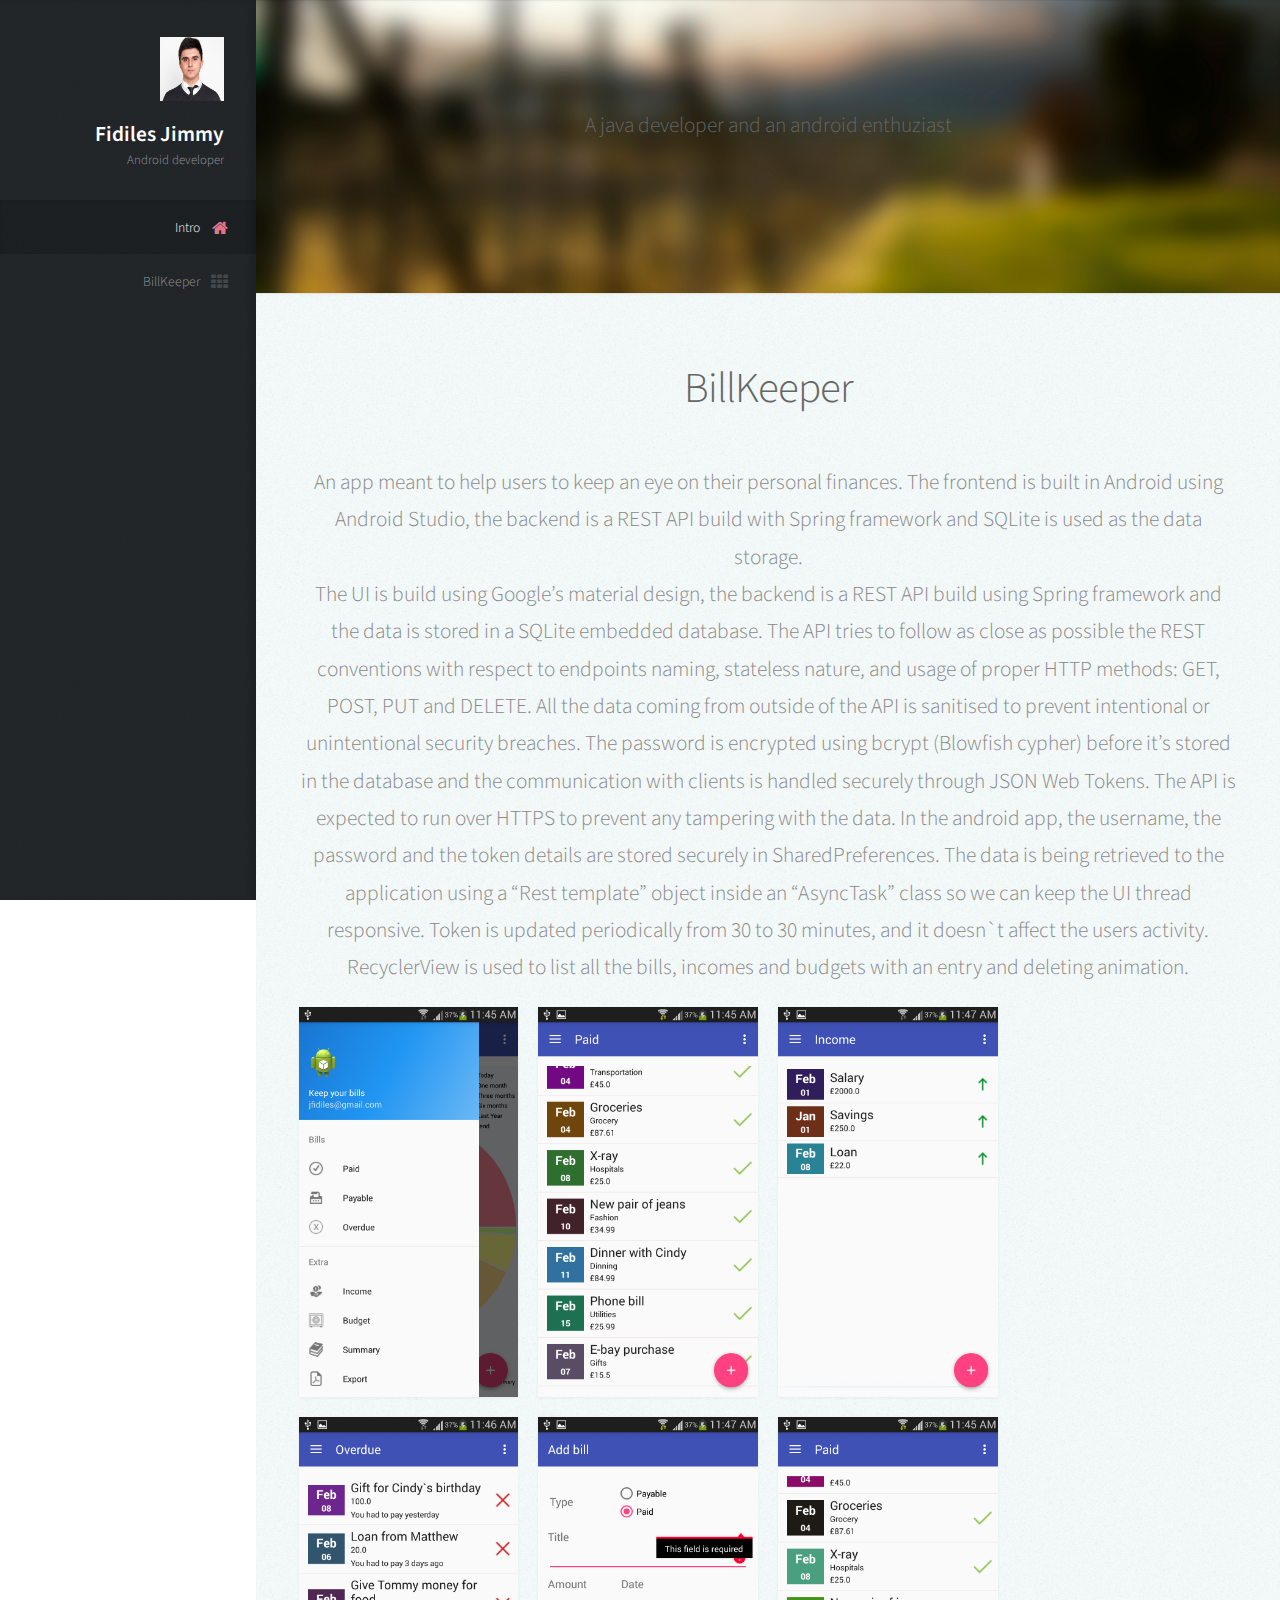
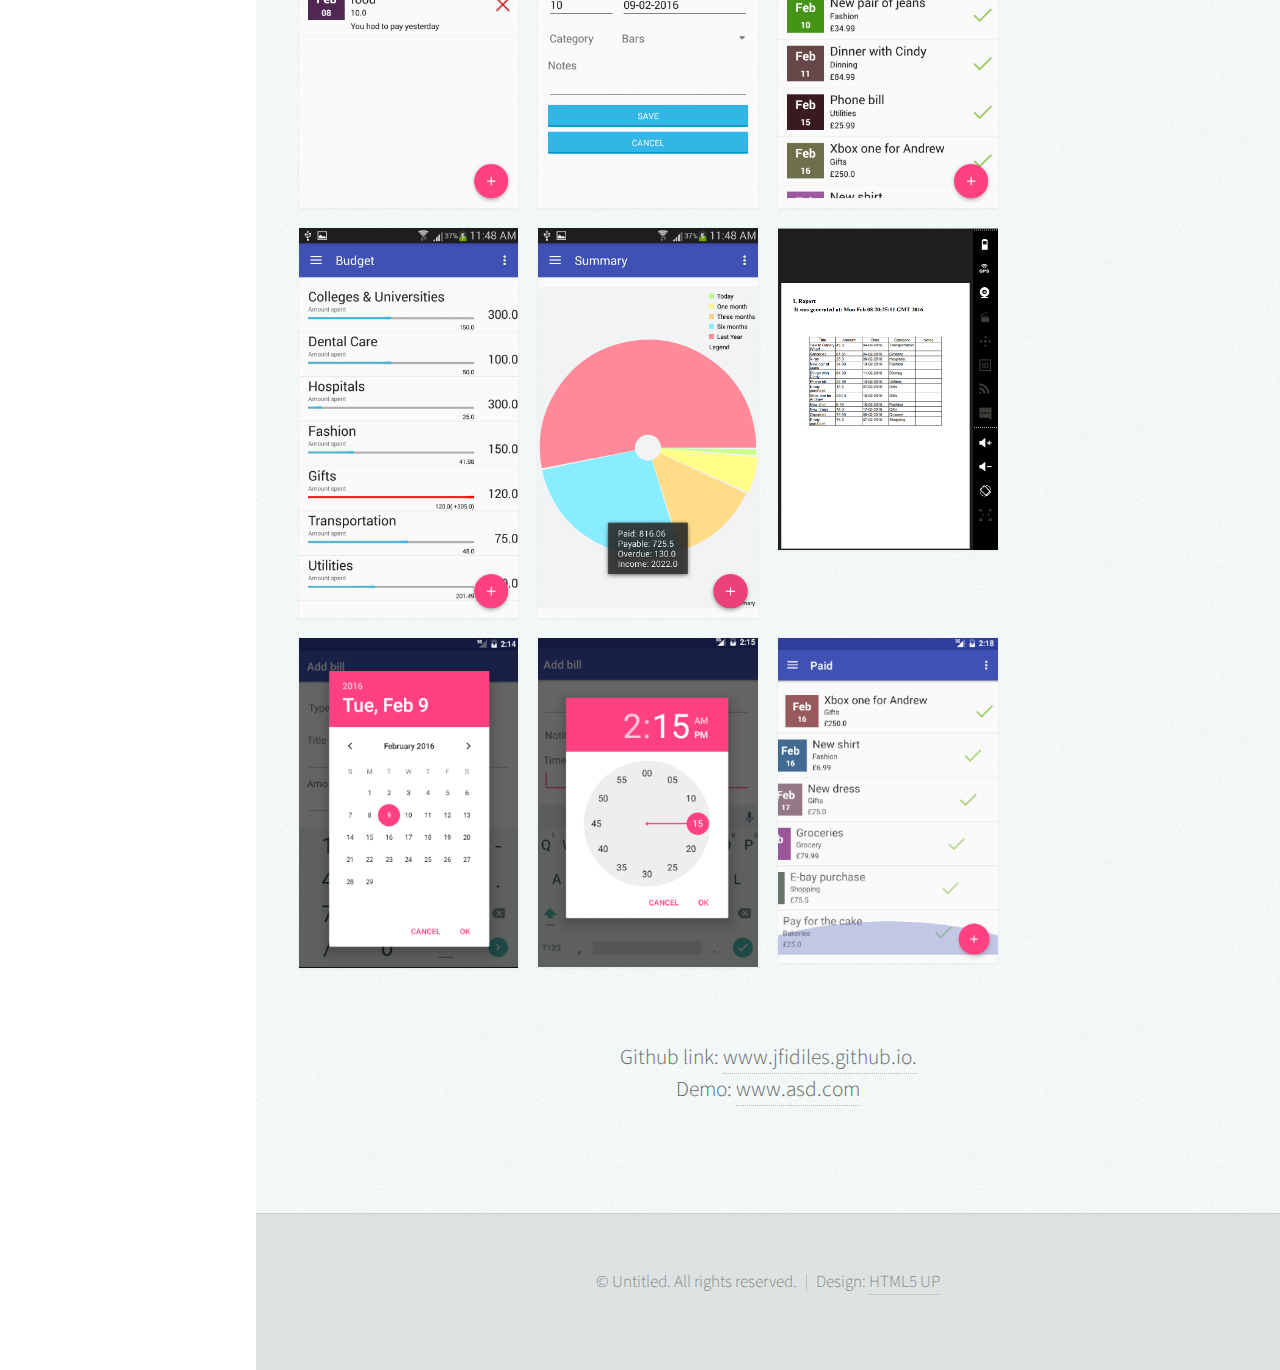
==== billkeeper.html @ 7d87d70d "Added weather and billkeeper html" ====
<!DOCTYPE HTML>
<!--
	Prologue by HTML5 UP
	html5up.net | @n33co
	Free for personal and commercial use under the CCA 3.0 license (html5up.net/license)
-->
<html>
	<head>
		<title>Portofolio</title>
		<meta charset="utf-8" />
		<meta name="viewport" content="width=device-width, initial-scale=1" />
		<link rel="stylesheet" href="assets/css/main.css" />

	</head>
	<body>

		<!-- Header -->
			<div id="header">

				<div class="top">

					<!-- Logo -->
						<div id="logo">
							<span class="image avatar48"><img src="images/avatar.jpg" alt="" /></span>
							<h1 id="title">Fidiles Jimmy</h1>
							<p>Android developer</p>
						</div>

					<!-- Nav -->
						<nav id="nav">
							<ul>
								<li><a href="#top" id="top-link" class="skel-layers-ignoreHref"><span class="icon fa-home">Intro</span></a></li>
								<li><a href="#BillKeeper" id="portfolio-link" class="skel-layers-ignoreHref"><span class="icon fa-th">BillKeeper</span></a></li>
							</ul>
						</nav>
				</div>

			</div>

		<!-- Main -->
			<div id="main">

				<!-- Intro -->
					<section id="top" class="one dark cover"  >
						<div class="container">

							<header >
								<b class="alt" >
                                    A java developer and an android enthuziast
                                </b>
							</header>
						</div>
					</section>

				<!-- Portfolio -->
					<section id="BillKeeper" class="two">
						<div class="container">

							<header>
								<h2>BillKeeper</h2>
							</header>
                            <!-- First project -->
							<div class="row">
                                <div >
									<article>
										<p>An app meant to help users to keep an eye on their personal finances.
                                             The frontend is built in Android using Android Studio,
                                             the backend is a REST API build with Spring framework and
                                             SQLite is used as the data storage. <br>
                                             The UI is build using Google’s material design, the backend is a REST API
                                             build using Spring framework and the data is stored in a SQLite
                                             embedded database.

                                             The API tries to follow as close as possible the REST conventions with
                                             respect to endpoints naming, stateless nature, and usage of proper
                                             HTTP methods: GET, POST, PUT and DELETE.

                                             All the data coming from outside of the API is sanitised to prevent
                                             intentional or unintentional security breaches. The password is encrypted
                                             using bcrypt (Blowfish cypher) before it’s stored in the database and the
                                             communication with clients is handled securely through JSON Web Tokens.
                                             The API is expected to run over HTTPS to prevent any tampering with the data.

                                             In the android app, the username, the password and the token details are
                                             stored securely in SharedPreferences. The data is being retrieved to the
                                             application using a “Rest template” object inside an “AsyncTask” class
                                             so we can keep the UI thread responsive. Token is updated periodically from
                                             30 to 30 minutes, and it doesn`t affect the users activity.
                                             RecyclerView is used to list all the bills, incomes and budgets with an
                                             entry and deleting animation.

                                        </p>

									</article>
								</div>
                            </div>
                            <!-- Second project -->
                            <div class="row">
								<div class="3u 12u$(mobile)">
									<article class="item">
										<a class="image fit"><img src="images/billkeeper/1.png" alt="" /></a>
									</article>
								</div>
                                <div class="3u 12u$(mobile)">
									<article class="item">
                                        <a class="image fit" href="images/billkeeper/2.png"><img  src="images/billkeeper/2.png" alt="" /></a>
									</article>
								</div>
                                <div class="3u 12u$(mobile)">
									<article class="item">
                                        <a class="image fit"><img src="images/billkeeper/6.png" alt="" /></a>
									</article>
								</div>
                            </div>
                            <div class="row">
								<div class="3u 12u$(mobile)">
									<article class="item">
										<a class="image fit"><img src="images/billkeeper/4.png" alt="" /></a>
									</article>
								</div>
                                <div class="3u 12u$(mobile)">
									<article class="item">
                                        <a class="image fit"><img src="images/billkeeper/5.png" alt="" /></a>
									</article>
								</div>
                                <div class="3u 12u$(mobile)">
									<article class="item">
                                        <a class="image fit"><img src="images/billkeeper/3.png" alt="" /></a>
									</article>
								</div>
                            </div>
                            <div class="row">
								<div class="3u 12u$(mobile)">
									<article class="item">
										<a class="image fit"><img src="images/billkeeper/7.png" alt="" /></a>
									</article>
								</div>
                                <div class="3u 12u$(mobile)">
									<article class="item">
                                        <a class="image fit"><img src="images/billkeeper/8.png" alt="" /></a>
									</article>
								</div>
                                <div class="3u 12u$(mobile)">
									<article class="item">
                                        <a class="image fit"><img src="images/billkeeper/9.png" alt="" /></a>
									</article>
								</div>
                            </div><div class="row">
								<div class="3u 12u$(mobile)">
									<article class="item">
										<a class="image fit"><img src="images/billkeeper/10.png" alt="" /></a>
									</article>
								</div>
                                <div class="3u 12u$(mobile)">
									<article class="item">
                                        <a class="image fit"><img src="images/billkeeper/11.png" alt="" /></a>
									</article>
								</div>
                                <div class="3u 12u$(mobile)">
									<article class="item">
                                        <a class="image fit"><img src="images/billkeeper/12.png" alt="" /></a>
									</article>
								</div>
                            </div>
                            <header>
                                <br><br>
                                <h1>Github link: <a href="jfidiles.github.io"> www.jfidiles.github.io.</a> </h1>
                                <h1>Demo: <a href="demo/BillKeeper.mp4"> www.asd.com</a> </h1>
                            </header>
					</section>

			</div>

		<!-- Footer -->
			<div id="footer">

				<!-- Copyright -->
					<ul class="copyright">
						<li>&copy; Untitled. All rights reserved.</li><li>Design: <a href="http://html5up.net">HTML5 UP</a></li>
					</ul>

			</div>

		<!-- Scripts -->
			<script src="assets/js/jquery.min.js"></script>
			<script src="assets/js/jquery.scrolly.min.js"></script>
			<script src="assets/js/jquery.scrollzer.min.js"></script>
			<script src="assets/js/skel.min.js"></script>
			<script src="assets/js/util.js"></script>
			<!--[if lte IE 8]><script src="assets/js/ie/respond.min.js"></script><![endif]-->
			<script src="assets/js/main.js"></script>

	</body>
</html>
---- assets/css/main.css ----
@import url("font-awesome.min.css");
@import url("http://fonts.googleapis.com/css?family=Source+Sans+Pro:300,300italic,400,600");

/*
	Prologue by HTML5 UP
	html5up.net | @n33co
	Free for personal and commercial use under the CCA 3.0 license (html5up.net/license)
*/

/* Reset */

	html, body, div, span, applet, object, iframe, h1, h2, h3, h4, h5, h6, p, blockquote, pre, a, abbr, acronym, address, big, cite, code, del, dfn, em, img, ins, kbd, q, s, samp, small, strike, strong, sub, sup, tt, var, b, u, i, center, dl, dt, dd, ol, ul, li, fieldset, form, label, legend, table, caption, tbody, tfoot, thead, tr, th, td, article, aside, canvas, details, embed, figure, figcaption, footer, header, hgroup, menu, nav, output, ruby, section, summary, time, mark, audio, video {
		margin: 0;
		padding: 0;
		border: 0;
		font-size: 100%;
		font: inherit;
		vertical-align: baseline;
	}

	article, aside, details, figcaption, figure, footer, header, hgroup, menu, nav, section {
		display: block;
	}

	body {
		line-height: 1;
	}

	ol, ul {
		list-style: none;
	}

	blockquote, q {
		quotes: none;
	}

	blockquote:before, blockquote:after, q:before, q:after {
		content: '';
		content: none;
	}

	table {
		border-collapse: collapse;
		border-spacing: 0;
	}

	body {
		-webkit-text-size-adjust: none;
	}

/* Box Model */

	*, *:before, *:after {
		-moz-box-sizing: border-box;
		-webkit-box-sizing: border-box;
		box-sizing: border-box;
	}

/* Containers */

	.container {
		margin-left: auto;
		margin-right: auto;
	}

	.container.\31 25\25 {
		width: 100%;
		max-width: 1750px;
		min-width: 1400px;
	}

	.container.\37 5\25 {
		width: 1050px;
	}

	.container.\35 0\25 {
		width: 700px;
	}

	.container.\32 5\25 {
		width: 350px;
	}

	.container {
		width: 1400px;
	}

	@media screen and (min-width: 961px) and (max-width: 1880px) {

		.container.\31 25\25 {
			width: 100%;
			max-width: 1500px;
			min-width: 1200px;
		}

		.container.\37 5\25 {
			width: 900px;
		}

		.container.\35 0\25 {
			width: 600px;
		}

		.container.\32 5\25 {
			width: 300px;
		}

		.container {
			width: 1200px;
		}

	}

	@media screen and (min-width: 961px) and (max-width: 1620px) {

		.container.\31 25\25 {
			width: 100%;
			max-width: 1200px;
			min-width: 960px;
		}

		.container.\37 5\25 {
			width: 720px;
		}

		.container.\35 0\25 {
			width: 480px;
		}

		.container.\32 5\25 {
			width: 240px;
		}

		.container {
			width: 960px;
		}

	}

	@media screen and (min-width: 961px) and (max-width: 1320px) {

		.container.\31 25\25 {
			width: 100%;
			max-width: 125%;
			min-width: 100%;
		}

		.container.\37 5\25 {
			width: 75%;
		}

		.container.\35 0\25 {
			width: 50%;
		}

		.container.\32 5\25 {
			width: 25%;
		}

		.container {
			width: 100%;
		}

	}

	@media screen and (max-width: 960px) {

		.container.\31 25\25 {
			width: 100%;
			max-width: 125%;
			min-width: 100%;
		}

		.container.\37 5\25 {
			width: 75%;
		}

		.container.\35 0\25 {
			width: 50%;
		}

		.container.\32 5\25 {
			width: 25%;
		}

		.container {
			width: 100%;
		}

	}

	@media screen and (max-width: 736px) {

		.container.\31 25\25 {
			width: 100%;
			max-width: 125%;
			min-width: 100%;
		}

		.container.\37 5\25 {
			width: 75%;
		}

		.container.\35 0\25 {
			width: 50%;
		}

		.container.\32 5\25 {
			width: 25%;
		}

		.container {
			width: 100% !important;
		}

	}

/* Grid */

	.row {
		border-bottom: solid 1px transparent;
		-moz-box-sizing: border-box;
		-webkit-box-sizing: border-box;
		box-sizing: border-box;
	}

	.row > * {
		float: left;
		-moz-box-sizing: border-box;
		-webkit-box-sizing: border-box;
		box-sizing: border-box;
	}

	.row:after, .row:before {
		content: '';
		display: block;
		clear: both;
		height: 0;
	}

	.row.uniform > * > :first-child {
		margin-top: 0;
	}

	.row.uniform > * > :last-child {
		margin-bottom: 0;
	}

	.row.\30 \25 > * {
		padding: 0px 0 0 0px;
	}

	.row.\30 \25 {
		margin: 0px 0 -1px 0px;
	}

	.row.uniform.\30 \25 > * {
		padding: 0px 0 0 0px;
	}

	.row.uniform.\30 \25 {
		margin: 0px 0 -1px 0px;
	}

	.row > * {
		padding: 40px 0 0 40px;
	}

	.row {
		margin: -40px 0 -1px -40px;
	}

	.row.uniform > * {
		padding: 40px 0 0 40px;
	}

	.row.uniform {
		margin: -40px 0 -1px -40px;
	}

	.row.\32 00\25 > * {
		padding: 80px 0 0 80px;
	}

	.row.\32 00\25 {
		margin: -80px 0 -1px -80px;
	}

	.row.uniform.\32 00\25 > * {
		padding: 80px 0 0 80px;
	}

	.row.uniform.\32 00\25 {
		margin: -80px 0 -1px -80px;
	}

	.row.\31 50\25 > * {
		padding: 60px 0 0 60px;
	}

	.row.\31 50\25 {
		margin: -60px 0 -1px -60px;
	}

	.row.uniform.\31 50\25 > * {
		padding: 60px 0 0 60px;
	}

	.row.uniform.\31 50\25 {
		margin: -60px 0 -1px -60px;
	}

	.row.\35 0\25 > * {
		padding: 20px 0 0 20px;
	}

	.row.\35 0\25 {
		margin: -20px 0 -1px -20px;
	}

	.row.uniform.\35 0\25 > * {
		padding: 20px 0 0 20px;
	}

	.row.uniform.\35 0\25 {
		margin: -20px 0 -1px -20px;
	}

	.row.\32 5\25 > * {
		padding: 10px 0 0 10px;
	}

	.row.\32 5\25 {
		margin: -10px 0 -1px -10px;
	}

	.row.uniform.\32 5\25 > * {
		padding: 10px 0 0 10px;
	}

	.row.uniform.\32 5\25 {
		margin: -10px 0 -1px -10px;
	}

	.\31 2u, .\31 2u\24 {
		width: 100%;
		clear: none;
		margin-left: 0;
	}

	.\31 1u, .\31 1u\24 {
		width: 91.6666666667%;
		clear: none;
		margin-left: 0;
	}

	.\31 0u, .\31 0u\24 {
		width: 83.3333333333%;
		clear: none;
		margin-left: 0;
	}

	.\39 u, .\39 u\24 {
		width: 75%;
		clear: none;
		margin-left: 0;
	}

	.\38 u, .\38 u\24 {
		width: 66.6666666667%;
		clear: none;
		margin-left: 0;
	}

	.\37 u, .\37 u\24 {
		width: 58.3333333333%;
		clear: none;
		margin-left: 0;
	}

	.\36 u, .\36 u\24 {
		width: 50%;
		clear: none;
		margin-left: 0;
	}

	.\35 u, .\35 u\24 {
		width: 41.6666666667%;
		clear: none;
		margin-left: 0;
	}

	.\34 u, .\34 u\24 {
		width: 33.3333333333%;
		clear: none;
		margin-left: 0;
	}

	.\33 u, .\33 u\24 {
		width: 25%;
		clear: none;
		margin-left: 0;
	}

	.\32 u, .\32 u\24 {
		width: 16.6666666667%;
		clear: none;
		margin-left: 0;
	}

	.\31 u, .\31 u\24 {
		width: 8.3333333333%;
		clear: none;
		margin-left: 0;
	}

	.\31 2u\24 + *,
	.\31 1u\24 + *,
	.\31 0u\24 + *,
	.\39 u\24 + *,
	.\38 u\24 + *,
	.\37 u\24 + *,
	.\36 u\24 + *,
	.\35 u\24 + *,
	.\34 u\24 + *,
	.\33 u\24 + *,
	.\32 u\24 + *,
	.\31 u\24 + * {
		clear: left;
	}

	.\-11u {
		margin-left: 91.66667%;
	}

	.\-10u {
		margin-left: 83.33333%;
	}

	.\-9u {
		margin-left: 75%;
	}

	.\-8u {
		margin-left: 66.66667%;
	}

	.\-7u {
		margin-left: 58.33333%;
	}

	.\-6u {
		margin-left: 50%;
	}

	.\-5u {
		margin-left: 41.66667%;
	}

	.\-4u {
		margin-left: 33.33333%;
	}

	.\-3u {
		margin-left: 25%;
	}

	.\-2u {
		margin-left: 16.66667%;
	}

	.\-1u {
		margin-left: 8.33333%;
	}

	@media screen and (min-width: 961px) and (max-width: 1880px) {

		.row > * {
			padding: 40px 0 0 40px;
		}

		.row {
			margin: -40px 0 -1px -40px;
		}

		.row.uniform > * {
			padding: 40px 0 0 40px;
		}

		.row.uniform {
			margin: -40px 0 -1px -40px;
		}

		.row.\32 00\25 > * {
			padding: 80px 0 0 80px;
		}

		.row.\32 00\25 {
			margin: -80px 0 -1px -80px;
		}

		.row.uniform.\32 00\25 > * {
			padding: 80px 0 0 80px;
		}

		.row.uniform.\32 00\25 {
			margin: -80px 0 -1px -80px;
		}

		.row.\31 50\25 > * {
			padding: 60px 0 0 60px;
		}

		.row.\31 50\25 {
			margin: -60px 0 -1px -60px;
		}

		.row.uniform.\31 50\25 > * {
			padding: 60px 0 0 60px;
		}

		.row.uniform.\31 50\25 {
			margin: -60px 0 -1px -60px;
		}

		.row.\35 0\25 > * {
			padding: 20px 0 0 20px;
		}

		.row.\35 0\25 {
			margin: -20px 0 -1px -20px;
		}

		.row.uniform.\35 0\25 > * {
			padding: 20px 0 0 20px;
		}

		.row.uniform.\35 0\25 {
			margin: -20px 0 -1px -20px;
		}

		.row.\32 5\25 > * {
			padding: 10px 0 0 10px;
		}

		.row.\32 5\25 {
			margin: -10px 0 -1px -10px;
		}

		.row.uniform.\32 5\25 > * {
			padding: 10px 0 0 10px;
		}

		.row.uniform.\32 5\25 {
			margin: -10px 0 -1px -10px;
		}

		.\31 2u\28wide\29, .\31 2u\24\28wide\29 {
			width: 100%;
			clear: none;
			margin-left: 0;
		}

		.\31 1u\28wide\29, .\31 1u\24\28wide\29 {
			width: 91.6666666667%;
			clear: none;
			margin-left: 0;
		}

		.\31 0u\28wide\29, .\31 0u\24\28wide\29 {
			width: 83.3333333333%;
			clear: none;
			margin-left: 0;
		}

		.\39 u\28wide\29, .\39 u\24\28wide\29 {
			width: 75%;
			clear: none;
			margin-left: 0;
		}

		.\38 u\28wide\29, .\38 u\24\28wide\29 {
			width: 66.6666666667%;
			clear: none;
			margin-left: 0;
		}

		.\37 u\28wide\29, .\37 u\24\28wide\29 {
			width: 58.3333333333%;
			clear: none;
			margin-left: 0;
		}

		.\36 u\28wide\29, .\36 u\24\28wide\29 {
			width: 50%;
			clear: none;
			margin-left: 0;
		}

		.\35 u\28wide\29, .\35 u\24\28wide\29 {
			width: 41.6666666667%;
			clear: none;
			margin-left: 0;
		}

		.\34 u\28wide\29, .\34 u\24\28wide\29 {
			width: 33.3333333333%;
			clear: none;
			margin-left: 0;
		}

		.\33 u\28wide\29, .\33 u\24\28wide\29 {
			width: 25%;
			clear: none;
			margin-left: 0;
		}

		.\32 u\28wide\29, .\32 u\24\28wide\29 {
			width: 16.6666666667%;
			clear: none;
			margin-left: 0;
		}

		.\31 u\28wide\29, .\31 u\24\28wide\29 {
			width: 8.3333333333%;
			clear: none;
			margin-left: 0;
		}

		.\31 2u\24\28wide\29 + *,
		.\31 1u\24\28wide\29 + *,
		.\31 0u\24\28wide\29 + *,
		.\39 u\24\28wide\29 + *,
		.\38 u\24\28wide\29 + *,
		.\37 u\24\28wide\29 + *,
		.\36 u\24\28wide\29 + *,
		.\35 u\24\28wide\29 + *,
		.\34 u\24\28wide\29 + *,
		.\33 u\24\28wide\29 + *,
		.\32 u\24\28wide\29 + *,
		.\31 u\24\28wide\29 + * {
			clear: left;
		}

		.\-11u\28wide\29 {
			margin-left: 91.66667%;
		}

		.\-10u\28wide\29 {
			margin-left: 83.33333%;
		}

		.\-9u\28wide\29 {
			margin-left: 75%;
		}

		.\-8u\28wide\29 {
			margin-left: 66.66667%;
		}

		.\-7u\28wide\29 {
			margin-left: 58.33333%;
		}

		.\-6u\28wide\29 {
			margin-left: 50%;
		}

		.\-5u\28wide\29 {
			margin-left: 41.66667%;
		}

		.\-4u\28wide\29 {
			margin-left: 33.33333%;
		}

		.\-3u\28wide\29 {
			margin-left: 25%;
		}

		.\-2u\28wide\29 {
			margin-left: 16.66667%;
		}

		.\-1u\28wide\29 {
			margin-left: 8.33333%;
		}

	}

	@media screen and (min-width: 961px) and (max-width: 1620px) {

		.row > * {
			padding: 40px 0 0 40px;
		}

		.row {
			margin: -40px 0 -1px -40px;
		}

		.row.uniform > * {
			padding: 40px 0 0 40px;
		}

		.row.uniform {
			margin: -40px 0 -1px -40px;
		}

		.row.\32 00\25 > * {
			padding: 80px 0 0 80px;
		}

		.row.\32 00\25 {
			margin: -80px 0 -1px -80px;
		}

		.row.uniform.\32 00\25 > * {
			padding: 80px 0 0 80px;
		}

		.row.uniform.\32 00\25 {
			margin: -80px 0 -1px -80px;
		}

		.row.\31 50\25 > * {
			padding: 60px 0 0 60px;
		}

		.row.\31 50\25 {
			margin: -60px 0 -1px -60px;
		}

		.row.uniform.\31 50\25 > * {
			padding: 60px 0 0 60px;
		}

		.row.uniform.\31 50\25 {
			margin: -60px 0 -1px -60px;
		}

		.row.\35 0\25 > * {
			padding: 20px 0 0 20px;
		}

		.row.\35 0\25 {
			margin: -20px 0 -1px -20px;
		}

		.row.uniform.\35 0\25 > * {
			padding: 20px 0 0 20px;
		}

		.row.uniform.\35 0\25 {
			margin: -20px 0 -1px -20px;
		}

		.row.\32 5\25 > * {
			padding: 10px 0 0 10px;
		}

		.row.\32 5\25 {
			margin: -10px 0 -1px -10px;
		}

		.row.uniform.\32 5\25 > * {
			padding: 10px 0 0 10px;
		}

		.row.uniform.\32 5\25 {
			margin: -10px 0 -1px -10px;
		}

		.\31 2u\28normal\29, .\31 2u\24\28normal\29 {
			width: 100%;
			clear: none;
			margin-left: 0;
		}

		.\31 1u\28normal\29, .\31 1u\24\28normal\29 {
			width: 91.6666666667%;
			clear: none;
			margin-left: 0;
		}

		.\31 0u\28normal\29, .\31 0u\24\28normal\29 {
			width: 83.3333333333%;
			clear: none;
			margin-left: 0;
		}

		.\39 u\28normal\29, .\39 u\24\28normal\29 {
			width: 75%;
			clear: none;
			margin-left: 0;
		}

		.\38 u\28normal\29, .\38 u\24\28normal\29 {
			width: 66.6666666667%;
			clear: none;
			margin-left: 0;
		}

		.\37 u\28normal\29, .\37 u\24\28normal\29 {
			width: 58.3333333333%;
			clear: none;
			margin-left: 0;
		}

		.\36 u\28normal\29, .\36 u\24\28normal\29 {
			width: 50%;
			clear: none;
			margin-left: 0;
		}

		.\35 u\28normal\29, .\35 u\24\28normal\29 {
			width: 41.6666666667%;
			clear: none;
			margin-left: 0;
		}

		.\34 u\28normal\29, .\34 u\24\28normal\29 {
			width: 33.3333333333%;
			clear: none;
			margin-left: 0;
		}

		.\33 u\28normal\29, .\33 u\24\28normal\29 {
			width: 25%;
			clear: none;
			margin-left: 0;
		}

		.\32 u\28normal\29, .\32 u\24\28normal\29 {
			width: 16.6666666667%;
			clear: none;
			margin-left: 0;
		}

		.\31 u\28normal\29, .\31 u\24\28normal\29 {
			width: 8.3333333333%;
			clear: none;
			margin-left: 0;
		}

		.\31 2u\24\28normal\29 + *,
		.\31 1u\24\28normal\29 + *,
		.\31 0u\24\28normal\29 + *,
		.\39 u\24\28normal\29 + *,
		.\38 u\24\28normal\29 + *,
		.\37 u\24\28normal\29 + *,
		.\36 u\24\28normal\29 + *,
		.\35 u\24\28normal\29 + *,
		.\34 u\24\28normal\29 + *,
		.\33 u\24\28normal\29 + *,
		.\32 u\24\28normal\29 + *,
		.\31 u\24\28normal\29 + * {
			clear: left;
		}

		.\-11u\28normal\29 {
			margin-left: 91.66667%;
		}

		.\-10u\28normal\29 {
			margin-left: 83.33333%;
		}

		.\-9u\28normal\29 {
			margin-left: 75%;
		}

		.\-8u\28normal\29 {
			margin-left: 66.66667%;
		}

		.\-7u\28normal\29 {
			margin-left: 58.33333%;
		}

		.\-6u\28normal\29 {
			margin-left: 50%;
		}

		.\-5u\28normal\29 {
			margin-left: 41.66667%;
		}

		.\-4u\28normal\29 {
			margin-left: 33.33333%;
		}

		.\-3u\28normal\29 {
			margin-left: 25%;
		}

		.\-2u\28normal\29 {
			margin-left: 16.66667%;
		}

		.\-1u\28normal\29 {
			margin-left: 8.33333%;
		}

	}

	@media screen and (min-width: 961px) and (max-width: 1320px) {

		.row > * {
			padding: 20px 0 0 20px;
		}

		.row {
			margin: -20px 0 -1px -20px;
		}

		.row.uniform > * {
			padding: 20px 0 0 20px;
		}

		.row.uniform {
			margin: -20px 0 -1px -20px;
		}

		.row.\32 00\25 > * {
			padding: 40px 0 0 40px;
		}

		.row.\32 00\25 {
			margin: -40px 0 -1px -40px;
		}

		.row.uniform.\32 00\25 > * {
			padding: 40px 0 0 40px;
		}

		.row.uniform.\32 00\25 {
			margin: -40px 0 -1px -40px;
		}

		.row.\31 50\25 > * {
			padding: 30px 0 0 30px;
		}

		.row.\31 50\25 {
			margin: -30px 0 -1px -30px;
		}

		.row.uniform.\31 50\25 > * {
			padding: 30px 0 0 30px;
		}

		.row.uniform.\31 50\25 {
			margin: -30px 0 -1px -30px;
		}

		.row.\35 0\25 > * {
			padding: 10px 0 0 10px;
		}

		.row.\35 0\25 {
			margin: -10px 0 -1px -10px;
		}

		.row.uniform.\35 0\25 > * {
			padding: 10px 0 0 10px;
		}

		.row.uniform.\35 0\25 {
			margin: -10px 0 -1px -10px;
		}

		.row.\32 5\25 > * {
			padding: 5px 0 0 5px;
		}

		.row.\32 5\25 {
			margin: -5px 0 -1px -5px;
		}

		.row.uniform.\32 5\25 > * {
			padding: 5px 0 0 5px;
		}

		.row.uniform.\32 5\25 {
			margin: -5px 0 -1px -5px;
		}

		.\31 2u\28narrow\29, .\31 2u\24\28narrow\29 {
			width: 100%;
			clear: none;
			margin-left: 0;
		}

		.\31 1u\28narrow\29, .\31 1u\24\28narrow\29 {
			width: 91.6666666667%;
			clear: none;
			margin-left: 0;
		}

		.\31 0u\28narrow\29, .\31 0u\24\28narrow\29 {
			width: 83.3333333333%;
			clear: none;
			margin-left: 0;
		}

		.\39 u\28narrow\29, .\39 u\24\28narrow\29 {
			width: 75%;
			clear: none;
			margin-left: 0;
		}

		.\38 u\28narrow\29, .\38 u\24\28narrow\29 {
			width: 66.6666666667%;
			clear: none;
			margin-left: 0;
		}

		.\37 u\28narrow\29, .\37 u\24\28narrow\29 {
			width: 58.3333333333%;
			clear: none;
			margin-left: 0;
		}

		.\36 u\28narrow\29, .\36 u\24\28narrow\29 {
			width: 50%;
			clear: none;
			margin-left: 0;
		}

		.\35 u\28narrow\29, .\35 u\24\28narrow\29 {
			width: 41.6666666667%;
			clear: none;
			margin-left: 0;
		}

		.\34 u\28narrow\29, .\34 u\24\28narrow\29 {
			width: 33.3333333333%;
			clear: none;
			margin-left: 0;
		}

		.\33 u\28narrow\29, .\33 u\24\28narrow\29 {
			width: 25%;
			clear: none;
			margin-left: 0;
		}

		.\32 u\28narrow\29, .\32 u\24\28narrow\29 {
			width: 16.6666666667%;
			clear: none;
			margin-left: 0;
		}

		.\31 u\28narrow\29, .\31 u\24\28narrow\29 {
			width: 8.3333333333%;
			clear: none;
			margin-left: 0;
		}

		.\31 2u\24\28narrow\29 + *,
		.\31 1u\24\28narrow\29 + *,
		.\31 0u\24\28narrow\29 + *,
		.\39 u\24\28narrow\29 + *,
		.\38 u\24\28narrow\29 + *,
		.\37 u\24\28narrow\29 + *,
		.\36 u\24\28narrow\29 + *,
		.\35 u\24\28narrow\29 + *,
		.\34 u\24\28narrow\29 + *,
		.\33 u\24\28narrow\29 + *,
		.\32 u\24\28narrow\29 + *,
		.\31 u\24\28narrow\29 + * {
			clear: left;
		}

		.\-11u\28narrow\29 {
			margin-left: 91.66667%;
		}

		.\-10u\28narrow\29 {
			margin-left: 83.33333%;
		}

		.\-9u\28narrow\29 {
			margin-left: 75%;
		}

		.\-8u\28narrow\29 {
			margin-left: 66.66667%;
		}

		.\-7u\28narrow\29 {
			margin-left: 58.33333%;
		}

		.\-6u\28narrow\29 {
			margin-left: 50%;
		}

		.\-5u\28narrow\29 {
			margin-left: 41.66667%;
		}

		.\-4u\28narrow\29 {
			margin-left: 33.33333%;
		}

		.\-3u\28narrow\29 {
			margin-left: 25%;
		}

		.\-2u\28narrow\29 {
			margin-left: 16.66667%;
		}

		.\-1u\28narrow\29 {
			margin-left: 8.33333%;
		}

	}

	@media screen and (max-width: 960px) {

		.row > * {
			padding: 20px 0 0 20px;
		}

		.row {
			margin: -20px 0 -1px -20px;
		}

		.row.uniform > * {
			padding: 20px 0 0 20px;
		}

		.row.uniform {
			margin: -20px 0 -1px -20px;
		}

		.row.\32 00\25 > * {
			padding: 40px 0 0 40px;
		}

		.row.\32 00\25 {
			margin: -40px 0 -1px -40px;
		}

		.row.uniform.\32 00\25 > * {
			padding: 40px 0 0 40px;
		}

		.row.uniform.\32 00\25 {
			margin: -40px 0 -1px -40px;
		}

		.row.\31 50\25 > * {
			padding: 30px 0 0 30px;
		}

		.row.\31 50\25 {
			margin: -30px 0 -1px -30px;
		}

		.row.uniform.\31 50\25 > * {
			padding: 30px 0 0 30px;
		}

		.row.uniform.\31 50\25 {
			margin: -30px 0 -1px -30px;
		}

		.row.\35 0\25 > * {
			padding: 10px 0 0 10px;
		}

		.row.\35 0\25 {
			margin: -10px 0 -1px -10px;
		}

		.row.uniform.\35 0\25 > * {
			padding: 10px 0 0 10px;
		}

		.row.uniform.\35 0\25 {
			margin: -10px 0 -1px -10px;
		}

		.row.\32 5\25 > * {
			padding: 5px 0 0 5px;
		}

		.row.\32 5\25 {
			margin: -5px 0 -1px -5px;
		}

		.row.uniform.\32 5\25 > * {
			padding: 5px 0 0 5px;
		}

		.row.uniform.\32 5\25 {
			margin: -5px 0 -1px -5px;
		}

		.\31 2u\28narrower\29, .\31 2u\24\28narrower\29 {
			width: 100%;
			clear: none;
			margin-left: 0;
		}

		.\31 1u\28narrower\29, .\31 1u\24\28narrower\29 {
			width: 91.6666666667%;
			clear: none;
			margin-left: 0;
		}

		.\31 0u\28narrower\29, .\31 0u\24\28narrower\29 {
			width: 83.3333333333%;
			clear: none;
			margin-left: 0;
		}

		.\39 u\28narrower\29, .\39 u\24\28narrower\29 {
			width: 75%;
			clear: none;
			margin-left: 0;
		}

		.\38 u\28narrower\29, .\38 u\24\28narrower\29 {
			width: 66.6666666667%;
			clear: none;
			margin-left: 0;
		}

		.\37 u\28narrower\29, .\37 u\24\28narrower\29 {
			width: 58.3333333333%;
			clear: none;
			margin-left: 0;
		}

		.\36 u\28narrower\29, .\36 u\24\28narrower\29 {
			width: 50%;
			clear: none;
			margin-left: 0;
		}

		.\35 u\28narrower\29, .\35 u\24\28narrower\29 {
			width: 41.6666666667%;
			clear: none;
			margin-left: 0;
		}

		.\34 u\28narrower\29, .\34 u\24\28narrower\29 {
			width: 33.3333333333%;
			clear: none;
			margin-left: 0;
		}

		.\33 u\28narrower\29, .\33 u\24\28narrower\29 {
			width: 25%;
			clear: none;
			margin-left: 0;
		}

		.\32 u\28narrower\29, .\32 u\24\28narrower\29 {
			width: 16.6666666667%;
			clear: none;
			margin-left: 0;
		}

		.\31 u\28narrower\29, .\31 u\24\28narrower\29 {
			width: 8.3333333333%;
			clear: none;
			margin-left: 0;
		}

		.\31 2u\24\28narrower\29 + *,
		.\31 1u\24\28narrower\29 + *,
		.\31 0u\24\28narrower\29 + *,
		.\39 u\24\28narrower\29 + *,
		.\38 u\24\28narrower\29 + *,
		.\37 u\24\28narrower\29 + *,
		.\36 u\24\28narrower\29 + *,
		.\35 u\24\28narrower\29 + *,
		.\34 u\24\28narrower\29 + *,
		.\33 u\24\28narrower\29 + *,
		.\32 u\24\28narrower\29 + *,
		.\31 u\24\28narrower\29 + * {
			clear: left;
		}

		.\-11u\28narrower\29 {
			margin-left: 91.66667%;
		}

		.\-10u\28narrower\29 {
			margin-left: 83.33333%;
		}

		.\-9u\28narrower\29 {
			margin-left: 75%;
		}

		.\-8u\28narrower\29 {
			margin-left: 66.66667%;
		}

		.\-7u\28narrower\29 {
			margin-left: 58.33333%;
		}

		.\-6u\28narrower\29 {
			margin-left: 50%;
		}

		.\-5u\28narrower\29 {
			margin-left: 41.66667%;
		}

		.\-4u\28narrower\29 {
			margin-left: 33.33333%;
		}

		.\-3u\28narrower\29 {
			margin-left: 25%;
		}

		.\-2u\28narrower\29 {
			margin-left: 16.66667%;
		}

		.\-1u\28narrower\29 {
			margin-left: 8.33333%;
		}

	}

	@media screen and (max-width: 736px) {

		.row > * {
			padding: 20px 0 0 20px;
		}

		.row {
			margin: -20px 0 -1px -20px;
		}

		.row.uniform > * {
			padding: 20px 0 0 20px;
		}

		.row.uniform {
			margin: -20px 0 -1px -20px;
		}

		.row.\32 00\25 > * {
			padding: 40px 0 0 40px;
		}

		.row.\32 00\25 {
			margin: -40px 0 -1px -40px;
		}

		.row.uniform.\32 00\25 > * {
			padding: 40px 0 0 40px;
		}

		.row.uniform.\32 00\25 {
			margin: -40px 0 -1px -40px;
		}

		.row.\31 50\25 > * {
			padding: 30px 0 0 30px;
		}

		.row.\31 50\25 {
			margin: -30px 0 -1px -30px;
		}

		.row.uniform.\31 50\25 > * {
			padding: 30px 0 0 30px;
		}

		.row.uniform.\31 50\25 {
			margin: -30px 0 -1px -30px;
		}

		.row.\35 0\25 > * {
			padding: 10px 0 0 10px;
		}

		.row.\35 0\25 {
			margin: -10px 0 -1px -10px;
		}

		.row.uniform.\35 0\25 > * {
			padding: 10px 0 0 10px;
		}

		.row.uniform.\35 0\25 {
			margin: -10px 0 -1px -10px;
		}

		.row.\32 5\25 > * {
			padding: 5px 0 0 5px;
		}

		.row.\32 5\25 {
			margin: -5px 0 -1px -5px;
		}

		.row.uniform.\32 5\25 > * {
			padding: 5px 0 0 5px;
		}

		.row.uniform.\32 5\25 {
			margin: -5px 0 -1px -5px;
		}

		.\31 2u\28mobile\29, .\31 2u\24\28mobile\29 {
			width: 100%;
			clear: none;
			margin-left: 0;
		}

		.\31 1u\28mobile\29, .\31 1u\24\28mobile\29 {
			width: 91.6666666667%;
			clear: none;
			margin-left: 0;
		}

		.\31 0u\28mobile\29, .\31 0u\24\28mobile\29 {
			width: 83.3333333333%;
			clear: none;
			margin-left: 0;
		}

		.\39 u\28mobile\29, .\39 u\24\28mobile\29 {
			width: 75%;
			clear: none;
			margin-left: 0;
		}

		.\38 u\28mobile\29, .\38 u\24\28mobile\29 {
			width: 66.6666666667%;
			clear: none;
			margin-left: 0;
		}

		.\37 u\28mobile\29, .\37 u\24\28mobile\29 {
			width: 58.3333333333%;
			clear: none;
			margin-left: 0;
		}

		.\36 u\28mobile\29, .\36 u\24\28mobile\29 {
			width: 50%;
			clear: none;
			margin-left: 0;
		}

		.\35 u\28mobile\29, .\35 u\24\28mobile\29 {
			width: 41.6666666667%;
			clear: none;
			margin-left: 0;
		}

		.\34 u\28mobile\29, .\34 u\24\28mobile\29 {
			width: 33.3333333333%;
			clear: none;
			margin-left: 0;
		}

		.\33 u\28mobile\29, .\33 u\24\28mobile\29 {
			width: 25%;
			clear: none;
			margin-left: 0;
		}

		.\32 u\28mobile\29, .\32 u\24\28mobile\29 {
			width: 16.6666666667%;
			clear: none;
			margin-left: 0;
		}

		.\31 u\28mobile\29, .\31 u\24\28mobile\29 {
			width: 8.3333333333%;
			clear: none;
			margin-left: 0;
		}

		.\31 2u\24\28mobile\29 + *,
		.\31 1u\24\28mobile\29 + *,
		.\31 0u\24\28mobile\29 + *,
		.\39 u\24\28mobile\29 + *,
		.\38 u\24\28mobile\29 + *,
		.\37 u\24\28mobile\29 + *,
		.\36 u\24\28mobile\29 + *,
		.\35 u\24\28mobile\29 + *,
		.\34 u\24\28mobile\29 + *,
		.\33 u\24\28mobile\29 + *,
		.\32 u\24\28mobile\29 + *,
		.\31 u\24\28mobile\29 + * {
			clear: left;
		}

		.\-11u\28mobile\29 {
			margin-left: 91.66667%;
		}

		.\-10u\28mobile\29 {
			margin-left: 83.33333%;
		}

		.\-9u\28mobile\29 {
			margin-left: 75%;
		}

		.\-8u\28mobile\29 {
			margin-left: 66.66667%;
		}

		.\-7u\28mobile\29 {
			margin-left: 58.33333%;
		}

		.\-6u\28mobile\29 {
			margin-left: 50%;
		}

		.\-5u\28mobile\29 {
			margin-left: 41.66667%;
		}

		.\-4u\28mobile\29 {
			margin-left: 33.33333%;
		}

		.\-3u\28mobile\29 {
			margin-left: 25%;
		}

		.\-2u\28mobile\29 {
			margin-left: 16.66667%;
		}

		.\-1u\28mobile\29 {
			margin-left: 8.33333%;
		}

	}

/* Basic */

	body {
		background: #fff;
		font-family: 'Source Sans Pro', sans-serif;
		font-size: 19pt;
		font-weight: 300;
		line-height: 1.75em;
		color: #888;
	}

		body.is-loading * {
			-moz-transition: none !important;
			-webkit-transition: none !important;
			-ms-transition: none !important;
			transition: none !important;
			-moz-animation: none !important;
			-webkit-animation: none !important;
			-ms-animation: none !important;
			animation: none !important;
		}

	input, textarea, select {
		font-family: 'Source Sans Pro', sans-serif;
		font-size: 19pt;
		font-weight: 300;
		line-height: 1.75em;
		color: #888;
	}

	h1, h2, h3, h4, h5, h6 {
		font-weight: 300;
		color: #666;
		line-height: 1.5em;
	}

	h1 a, h2 a, h3 a, h4 a, h5 a, h6 a {
		color: inherit;
		text-decoration: none;
	}

		h1 a strong, h2 a strong, h3 a strong, h4 a strong, h5 a strong, h6 a strong {
			color: #333;
		}

	h2 {
		font-size: 2em;
		letter-spacing: -1px;
	}

		h2.alt {
			color: #888;
		}

			h2.alt strong {
				color: #666;
			}

	h3 {
		font-size: 1.5em;
	}

	header {
		margin: 0 0 2em 0;
	}

		header > p {
			margin: 1em 0 0 0;
		}

	footer {
		margin: 2em 0 0 0;
	}

	strong, b {
		font-weight: 300;
		color: #666;
	}

	em, i {
		font-style: italic;
	}

	a {
		text-decoration: none;
		color: inherit;
		border-bottom: dotted 1px rgba(128, 128, 128, 0.5);
		-moz-transition: color 0.35s ease-in-out, border-bottom-color 0.35s ease-in-out;
		-webkit-transition: color 0.35s ease-in-out, border-bottom-color 0.35s ease-in-out;
		-ms-transition: color 0.35s ease-in-out, border-bottom-color 0.35s ease-in-out;
		transition: color 0.35s ease-in-out, border-bottom-color 0.35s ease-in-out;
		outline: 0;
	}

		a:hover {
			color: #E27689;
			border-bottom-color: rgba(255, 255, 255, 0);
		}

	sub {
		position: relative;
		top: 0.5em;
		font-size: 0.8em;
	}

	sup {
		position: relative;
		top: -0.5em;
		font-size: 0.8em;
	}

	hr {
		border: 0;
		border-top: solid 1px #ddd;
	}

	blockquote {
		border-left: solid 0.5em #ddd;
		padding: 1em 0 1em 2em;
		font-style: italic;
	}

	p, ul, ol, dl, table {
		margin-bottom: 2em;
	}

	br.clear {
		clear: both;
	}

/* Sections/Article */

	section, article {
		margin-bottom: 3em;
	}

		section > :last-child,
		section > .container, section:last-child, article > :last-child,
		article > .container, article:last-child {
			margin-bottom: 0;
		}

		.row > section, .row > article {
			margin-bottom: 0;
		}

/* Image */

	.image {
		display: inline-block;
		border: 0;
	}

		.image img {
			display: block;
			width: 100%;
		}

		.image.avatar48 {
			width: 64px;
			height: 64px;
			background: #f00;
		}

			.image.avatar48 img {
				width: 64px;
				height: 64px;
			}

		.image.fit {
			display: block;
			width: 100%;
		}

		.image.featured {
			display: block;
			width: 100%;
			margin: 0 0 2em 0;
		}

		.image.left {
			float: left;
			margin: 0 2em 2em 0;
		}

		.image.centered {
			display: block;
			margin: 0 0 2em 0;
		}

			.image.centered img {
				margin: 0 auto;
				width: auto;
			}

/* List */

	ul.default {
		list-style: disc;
		padding-left: 1em;
	}

		ul.default li {
			padding-left: 0.5em;
		}

	ul.icons {
		cursor: default;
	}

		ul.icons li {
			display: inline-block;
		}

		ul.icons a {
			display: inline-block;
			width: 2em;
			height: 2em;
			line-height: 2em;
			text-align: center;
			border: 0;
		}

	ol.default {
		list-style: decimal;
		padding-left: 1.25em;
	}

		ol.default li {
			padding-left: 0.25em;
		}

/* Form */

	form label {
		display: block;
		text-align: left;
		margin-bottom: 0.5em;
	}

	form input[type="text"],
	form input[type="email"],
	form input[type="password"],
	form select,
	form textarea {
		position: relative;
		-webkit-appearance: none;
		display: block;
		border: 0;
		outline: 0;
		background: #fff;
		background: rgba(255, 255, 255, 0.75);
		width: 100%;
		border-radius: 0.35em;
		padding: 0.75em 1em 0.75em 1em;
		box-shadow: inset 0 0.1em 0.1em 0 rgba(0, 0, 0, 0.05);
		border: solid 1px rgba(0, 0, 0, 0.15);
		-moz-transition: all 0.35s ease-in-out;
		-webkit-transition: all 0.35s ease-in-out;
		-ms-transition: all 0.35s ease-in-out;
		transition: all 0.35s ease-in-out;
	}

		form input[type="text"]:focus,
		form input[type="email"]:focus,
		form input[type="password"]:focus,
		form select:focus,
		form textarea:focus {
			box-shadow: 0 0 2px 1px #8ebebc;
			background: #fff;
		}

	form input[type="text"],
	form input[type="email"],
	form input[type="password"],
	form select {
		line-height: 1.25em;
	}

	form textarea {
		min-height: 14em;
	}

	form .formerize-placeholder {
		color: #555 !important;
	}

	form ::-webkit-input-placeholder {
		color: #555 !important;
	}

	form :-moz-placeholder {
		color: #555 !important;
	}

	form ::-moz-placeholder {
		color: #555 !important;
	}

	form :-ms-input-placeholder {
		color: #555 !important;
	}

	form ::-moz-focus-inner {
		border: 0;
	}

/* Table */

	table {
		width: 100%;
	}

		table.default {
			width: 100%;
			text-align: left;
		}

			table.default tbody tr:nth-child(2n+2) {
				background: #f4f4f4;
			}

			table.default td {
				padding: 0.5em 1em 0.5em 1em;
			}

			table.default th {
				text-align: left;
				padding: 0.5em 1em 0.5em 1em;
				color: #fff;
				background: #222729 url("images/overlay.png");
			}

			table.default thead {
				background: #444;
				color: #fff;
			}

			table.default tfoot {
				background: #eee;
			}

/* Button */

	input[type="button"],
	input[type="submit"],
	input[type="reset"],
	button,
	.button {
		position: relative;
		display: inline-block;
		border-radius: 0.35em;
		color: #fff !important;
		text-decoration: none;
		padding: 0.75em 2.5em 0.75em 2.5em;
		background-color: #8ebebc;
		border: 0;
		cursor: pointer;
		background-image: -moz-linear-gradient(top, rgba(0, 0, 0, 0), rgba(0, 0, 0, 0.15)), url("images/overlay.png");
		background-image: -webkit-linear-gradient(top, rgba(0, 0, 0, 0), rgba(0, 0, 0, 0.15)), url("images/overlay.png");
		background-image: -ms-linear-gradient(top, rgba(0, 0, 0, 0), rgba(0, 0, 0, 0.15)), url("images/overlay.png");
		background-image: linear-gradient(top, rgba(0, 0, 0, 0), rgba(0, 0, 0, 0.15)), url("images/overlay.png");
		-moz-transition: background-color 0.35s ease-in-out;
		-webkit-transition: background-color 0.35s ease-in-out;
		-ms-transition: background-color 0.35s ease-in-out;
		transition: background-color 0.35s ease-in-out;
	}

		input[type="button"]:hover,
		input[type="submit"]:hover,
		input[type="reset"]:hover,
		button:hover,
		.button:hover {
			background-color: #9ececc;
		}

		input[type="button"]:active,
		input[type="submit"]:active,
		input[type="reset"]:active,
		button:active,
		.button:active {
			background-color: #7eaeac;
		}

/* Item */

	.item {
		box-shadow: 0 0.05em 0.15em 0 rgba(0, 0, 0, 0.05);
		margin-bottom: 40px;
	}

		.item header {
			background: #fff;
			margin: 0;
			padding: 1em 0 1em 0;
			font-size: 0.8em;
		}

			.item header h3 {
				font-size: 1em;
			}

/* Icons */

	.icon {
		text-decoration: none;
	}

		.icon:before {
			display: inline-block;
			font-family: FontAwesome;
			font-size: 1.25em;
			text-decoration: none;
			font-style: normal;
			font-weight: normal;
			line-height: 1;
			-webkit-font-smoothing: antialiased;
			-moz-osx-font-smoothing: grayscale;
		}

		.icon > .label {
			display: none;
		}

/* Header */

	#header {
		position: fixed;
		top: 0;
		left: 0;
		width: 375px;
		height: 100%;
		color: #fff;
		background: #222629 url("images/overlay.png");
		box-shadow: inset -0.25em 0 0.25em 0 rgba(0, 0, 0, 0.1);
		text-align: right;
	}

		#header .top {
			position: absolute;
			left: 0;
			top: 0;
			width: 100%;
		}

		#header .bottom {
			position: absolute;
			left: 0;
			bottom: 0;
			width: 100%;
		}

		#header .icons {
			font-size: 0.8em;
			margin: 0 0 1em 0;
			text-align: center;
		}

			#header .icons a {
				color: #41484c;
				-moz-transition: color 0.35s ease-in-out;
				-webkit-transition: color 0.35s ease-in-out;
				-ms-transition: color 0.35s ease-in-out;
				transition: color 0.35s ease-in-out;
			}

				#header .icons a:hover {
					color: #fff;
				}

	#logo {
		position: relative;
		margin: 1.75em 1.5em 1.5em 1.5em;
		min-height: 48px;
		cursor: default;
	}

		#logo h1 {
			position: relative;
			color: #fff;
			font-weight: 600;
			font-size: 1em;
			line-height: 1em;
		}

		#logo p {
			position: relative;
			display: block;
			font-size: 0.6em;
			color: rgba(255, 255, 255, 0.5);
			line-height: 1.25em;
			margin: 0.5em 0 0 0;
		}

		#logo .image {
			position: absolute;
			left: 0;
			top: 0;
		}

	#nav ul li a {
		display: block;
		padding: 0.5em 1.5em 0.5em 1.5em;
		color: rgba(255, 255, 255, 0.5);
		text-decoration: none;
		outline: 0;
		border: 0;
		-moz-transition: none;
		-webkit-transition: none;
		-ms-transition: none;
		transition: none;
	}

		#nav ul li a span {
			position: relative;
			display: block;
			font-size: 0.8em;
		}

			#nav ul li a span:before {
				position: absolute;
				left: 0;
				color: #41484c;
				text-align: center;
				width: 1.25em;
				line-height: 1.75em;
			}

		#nav ul li a.active {
			background: rgba(0, 0, 0, 0.15);
			box-shadow: inset 0 0 0.25em 0 rgba(0, 0, 0, 0.125);
			color: #fff;
		}

			#nav ul li a.active span:before {
				color: #e27689;
			}

/* Footer */

	#footer {
		margin-left: 375px;
		text-align: center;
		background-color: #dce3e2;
		padding: 3em 0 4em 0;
		box-shadow: inset 0 1px 0 0 rgba(0, 0, 0, 0.05), inset 0 0.1em 0.1em 0 rgba(0, 0, 0, 0.025);
		font-size: 0.8em;
	}

		#footer .copyright {
			cursor: default;
			margin: 0;
		}

			#footer .copyright li {
				display: inline-block;
				line-height: 1em;
				border-left: solid 1px rgba(128, 128, 128, 0.35);
				padding: 0 0 0 0.5em;
				margin: 0 0 0 0.5em;
			}

				#footer .copyright li:first-child {
					border-left: 0;
					padding-left: 0;
					margin-left: 0;
				}

/* Main */

	#main {
		margin-left: 375px;
	}

		#main > section {
			margin: 0;
			overflow: hidden;
			padding: 4em 0;
			box-shadow: inset 0 1px 0 0 rgba(0, 0, 0, 0.05), inset 0 0.1em 0.1em 0 rgba(0, 0, 0, 0.025);
			text-align: center;
			background-image: url("images/overlay.png");
		}

			#main > section.dark {
				color: #ddd;
				color: rgba(255, 255, 255, 0.75);
			}

				#main > section.dark h2, #main > section.dark h3, #main > section.dark h4, #main > section.dark h5, #main > section.dark h6 {
					color: inherit;
				}

				#main > section.dark strong {
					color: #fff;
					border-color: inherit;
				}

				#main > section.dark a {
					color: #fff;
					border-color: inherit;
				}

					#main > section.dark a:hover {
						border-bottom-color: rgba(255, 255, 255, 0);
					}

			#main > section.cover {
				padding: 6em 0;
				background-size: cover;
				background-position: center center;
			}

			#main > section.one {
				background-color: #81918E;
				background-image: url("../../images/TOP.jpg");
			}

			#main > section.two {
				background-color: #f5fafa;
			}

			#main > section.three {
				background-color: #ecf1f1;
			}

			#main > section.four {
				background-color: #e8edec;
			}
            #main > div.one {
                background-color: #ecf1f1;
            }
/* Wide */

	@media screen and (min-width: 961px) and (max-width: 1880px) {

		/* Basic */

			body, input, textarea, select {
				font-size: 17pt;
			}

		/* Header */

			#header {
				width: 300px;
			}

		/* Footer */

			#footer {
				margin-left: 300px;
			}

		/* Main */

			#main {
				margin-left: 300px;
			}

	}

/* Normal */

	@media screen and (min-width: 961px) and (max-width: 1620px) {

		/* Main */

			#main > section {
				padding: 3em 0;
			}

			#main section.cover {
				padding: 5em 0;
			}

	}

/* Narrow */

	@media screen and (min-width: 961px) and (max-width: 1320px) {

		/* Basic */

			body, input, textarea, select {
				font-size: 16pt;
			}

			.container {
				padding: 0 2em 0 2em;
			}

		/* List */

			ul.icons li a {
				width: 1.75em;
			}

		/* Item */

			.item {
				margin-bottom: 20px;
			}

		/* Header */

			#header {
				width: 20%;
			}

			#logo .image {
				position: relative;
				margin: 0 0 0.5em 0;
			}

			#nav ul li a {
				font-size: 0.8em;
				padding-top: 0.5em;
				padding-bottom: 0.5em;
			}

				#nav ul li a span {
					padding-right: 2.25em;
				}

					#nav ul li a span:before {
						left: 100%;
						margin-left: -1.25em;
						line-height: 2.25em;
					}

		/* Footer */

			#footer {
				margin-left: 20%;
			}

		/* Main */

			#main {
				margin-left: 20%;
			}

	}

/* Narrower */

	#headerToggle {
		display: none;
	}

	@media screen and (max-width: 960px) {

		/* Basic */

			html, body {
				overflow-x: hidden;
			}

			body, input, textarea, select {
				font-size: 16pt;
			}

			header br {
				display: none;
			}

			.container {
				padding: 0 2em 0 2em;
			}

		/* Item */

			.item {
				margin-bottom: 15px;
			}

		/* List */

			ul.icons a {
				width: 1.75em;
				font-size: 1.25em;
			}

		/* Header */

			#header {
				-moz-backface-visibility: hidden;
				-webkit-backface-visibility: hidden;
				-ms-backface-visibility: hidden;
				backface-visibility: hidden;
				-moz-transform: translateX(-275px);
				-webkit-transform: translateX(-275px);
				-ms-transform: translateX(-275px);
				transform: translateX(-275px);
				-moz-transition: -moz-transform 0.5s ease;
				-webkit-transition: -webkit-transform 0.5s ease;
				-ms-transition: -ms-transform 0.5s ease;
				transition: transform 0.5s ease;
				display: block;
				height: 100%;
				left: 0;
				overflow-y: auto;
				position: fixed;
				top: 0;
				width: 275px;
				z-index: 10002;
				width: 275px;
				background: #222729 url("images/overlay.png");
				box-shadow: inset -0.25em 0 0.25em 0 rgba(0, 0, 0, 0.125);
			}

				#header .top {
					position: relative;
				}

				#header .bottom {
					border-top: solid 1px rgba(255, 255, 255, 0.05);
					box-shadow: 0 -1px 0 0 rgba(0, 0, 0, 0.15);
					padding-top: 2em;
					margin-top: 1em;
					position: relative;
				}

			#logo {
				margin: 1.5em 1.25em 1.25em 1.25em;
			}

			#nav ul li a {
				padding: 0.5em 1.25em 0.5em 1.25em;
			}

			#headerToggle {
				-moz-backface-visibility: hidden;
				-webkit-backface-visibility: hidden;
				-ms-backface-visibility: hidden;
				backface-visibility: hidden;
				-moz-transition: -moz-transform 0.5s ease;
				-webkit-transition: -webkit-transform 0.5s ease;
				-ms-transition: -ms-transform 0.5s ease;
				transition: transform 0.5s ease;
				display: block;
				height: 2.25em;
				left: 0;
				position: fixed;
				top: 0;
				width: 3.25em;
				z-index: 10001;
			}

				#headerToggle .toggle {
					position: absolute;
					left: 0;
					top: 0;
					width: 100%;
					height: 100%;
					outline: 0;
					border: 0;
				}

					#headerToggle .toggle:before {
						font-family: FontAwesome;
						text-decoration: none;
						font-style: normal;
						font-weight: normal;
						-webkit-font-smoothing: antialiased;
						-moz-osx-font-smoothing: grayscale;
						content: '\f0c9';
						color: #fff;
						font-size: 18px;
						line-height: 2.25em;
						background: rgba(128, 136, 144, 0.5);
						border-radius: 0.35em;
						text-align: center;
						position: absolute;
						left: 0.5em;
						top: 0.5em;
						display: block;
						width: 3.25em;
						height: 2.25em;
						line-height: 2.25em;
					}

			body.header-visible #main {
				-moz-transform: translateX(275px);
				-webkit-transform: translateX(275px);
				-ms-transform: translateX(275px);
				transform: translateX(275px);
			}

			body.header-visible #headerToggle {
				-moz-transform: translateX(275px);
				-webkit-transform: translateX(275px);
				-ms-transform: translateX(275px);
				transform: translateX(275px);
			}

			body.header-visible #header {
				-moz-transform: translateX(0);
				-webkit-transform: translateX(0);
				-ms-transform: translateX(0);
				transform: translateX(0);
			}

		/* Footer */

			#footer {
				margin-left: 0;
			}

		/* Main */

			#main {
				-moz-backface-visibility: hidden;
				-webkit-backface-visibility: hidden;
				-ms-backface-visibility: hidden;
				backface-visibility: hidden;
				-moz-transition: -moz-transform 0.5s ease;
				-webkit-transition: -webkit-transform 0.5s ease;
				-ms-transition: -ms-transform 0.5s ease;
				transition: transform 0.5s ease;
				padding-bottom: 1px;
				margin-left: 0;
			}

				#main > section {
					padding: 3em 0;
				}

				#main section.cover {
					padding: 4em 0;
				}

	}

/* Mobile */

	@media screen and (max-width: 736px) {

		/* Basic */

			body, input, textarea, select {
				font-size: 14pt;
			}

			h2 {
				font-size: 1.5em;
				letter-spacing: 0;
				font-weight: 300;
			}

			.container {
				padding: 0 15px 0 15px;
			}

		/* List */

			ul.icons a {
				width: 1.75em;
				font-size: 1.5em;
			}

		/* Main */

			#main > section {
				padding: 2em 0;
			}

			#main section.cover {
				padding: 4em 0em;
			}

				#main section.cover header {
					padding: 0 1em;
				}

		/* Footer */

			#footer .copyright li {
				display: block;
				line-height: 1.25em;
				border: 0;
				padding: 0;
				margin: 1em 0 0 0;
			}

				#footer .copyright li:first-child {
					margin-top: 0;
				}

	}
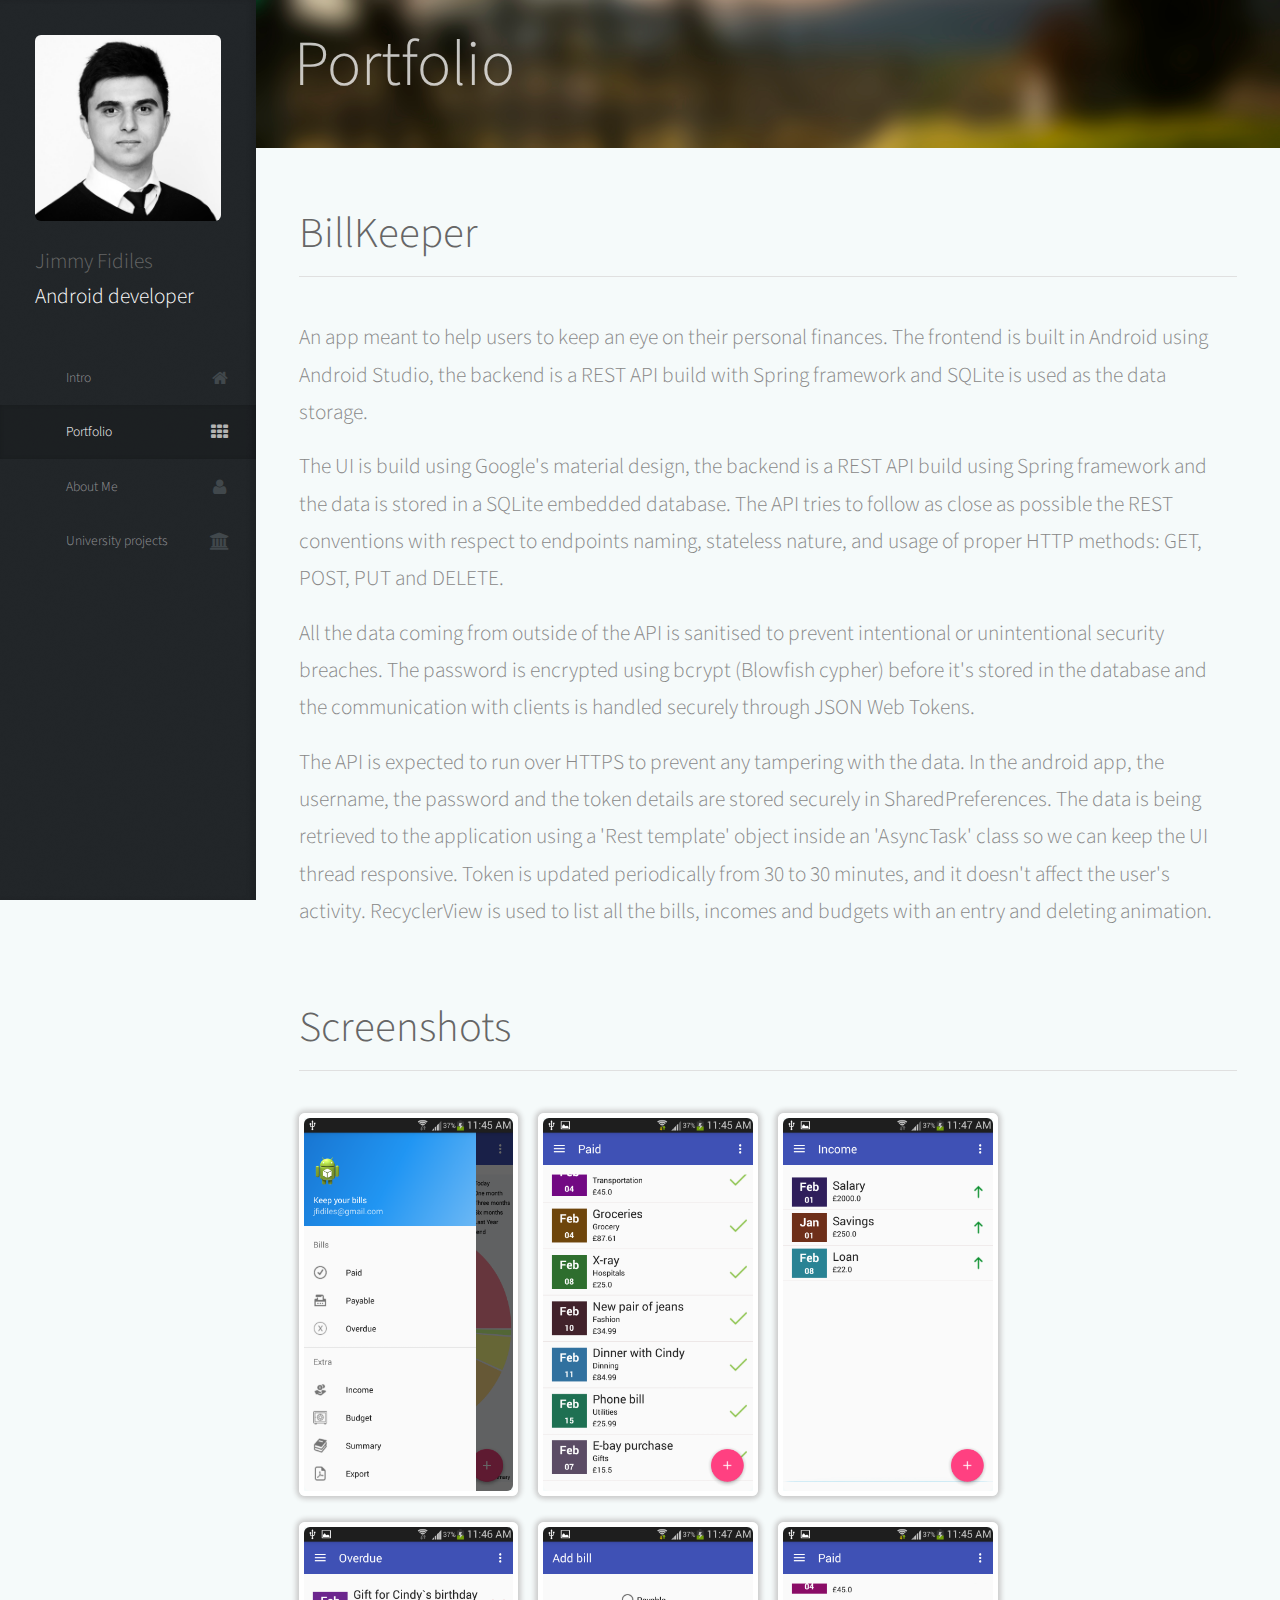
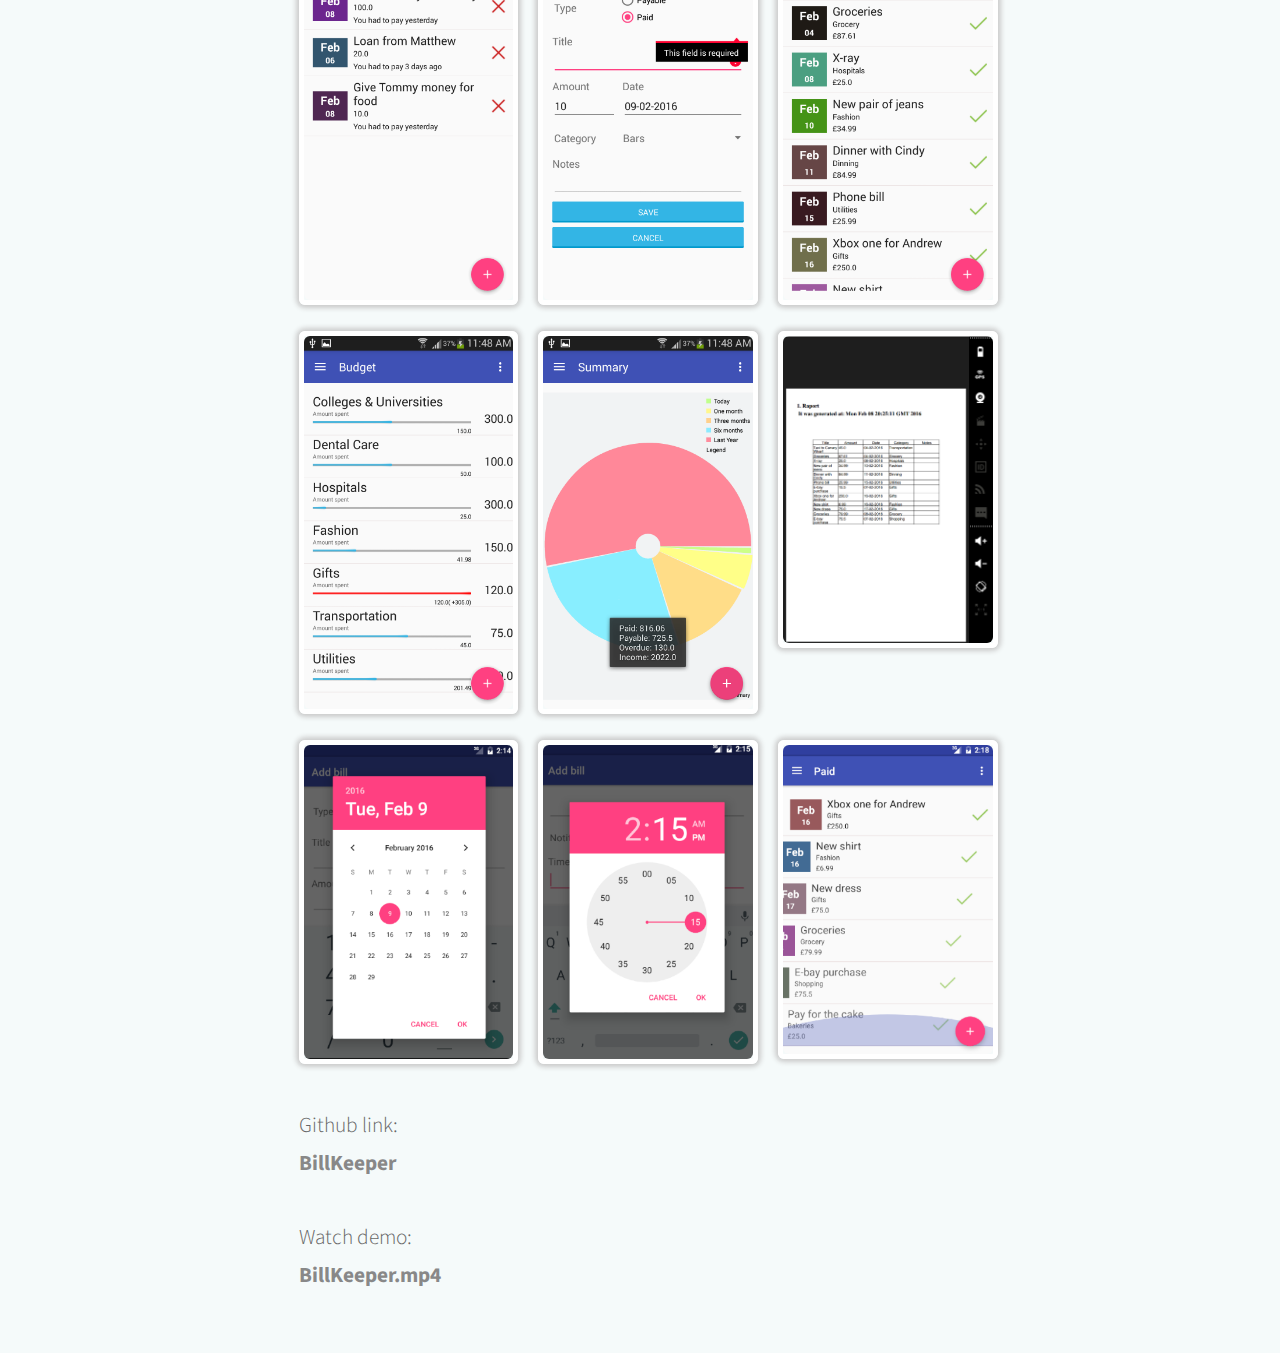
==== commit 20236a96: "Added pages" ====
--- a/billkeeper.html
+++ b/billkeeper.html
@@ -1,194 +1,211 @@
 <!DOCTYPE HTML>
-<!--
-	Prologue by HTML5 UP
-	html5up.net | @n33co
-	Free for personal and commercial use under the CCA 3.0 license (html5up.net/license)
--->
 <html>
-	<head>
-		<title>Portofolio</title>
-		<meta charset="utf-8" />
-		<meta name="viewport" content="width=device-width, initial-scale=1" />
-		<link rel="stylesheet" href="assets/css/main.css" />
-
-	</head>
-	<body>
-
-		<!-- Header -->
-			<div id="header">
-
-				<div class="top">
-
-					<!-- Logo -->
-						<div id="logo">
-							<span class="image avatar48"><img src="images/avatar.jpg" alt="" /></span>
-							<h1 id="title">Fidiles Jimmy</h1>
-							<p>Android developer</p>
-						</div>
-
-					<!-- Nav -->
-						<nav id="nav">
-							<ul>
-								<li><a href="#top" id="top-link" class="skel-layers-ignoreHref"><span class="icon fa-home">Intro</span></a></li>
-								<li><a href="#BillKeeper" id="portfolio-link" class="skel-layers-ignoreHref"><span class="icon fa-th">BillKeeper</span></a></li>
-							</ul>
-						</nav>
-				</div>
-
-			</div>
-
-		<!-- Main -->
-			<div id="main">
-
-				<!-- Intro -->
-					<section id="top" class="one dark cover"  >
-						<div class="container">
-
-							<header >
-								<b class="alt" >
-                                    A java developer and an android enthuziast
-                                </b>
-							</header>
-						</div>
-					</section>
-
-				<!-- Portfolio -->
-					<section id="BillKeeper" class="two">
-						<div class="container">
-
-							<header>
-								<h2>BillKeeper</h2>
-							</header>
-                            <!-- First project -->
-							<div class="row">
-                                <div >
-									<article>
-										<p>An app meant to help users to keep an eye on their personal finances.
-                                             The frontend is built in Android using Android Studio,
-                                             the backend is a REST API build with Spring framework and
-                                             SQLite is used as the data storage. <br>
-                                             The UI is build using Google’s material design, the backend is a REST API
-                                             build using Spring framework and the data is stored in a SQLite
-                                             embedded database.
-
-                                             The API tries to follow as close as possible the REST conventions with
-                                             respect to endpoints naming, stateless nature, and usage of proper
-                                             HTTP methods: GET, POST, PUT and DELETE.
-
-                                             All the data coming from outside of the API is sanitised to prevent
-                                             intentional or unintentional security breaches. The password is encrypted
-                                             using bcrypt (Blowfish cypher) before it’s stored in the database and the
-                                             communication with clients is handled securely through JSON Web Tokens.
-                                             The API is expected to run over HTTPS to prevent any tampering with the data.
-
-                                             In the android app, the username, the password and the token details are
-                                             stored securely in SharedPreferences. The data is being retrieved to the
-                                             application using a “Rest template” object inside an “AsyncTask” class
-                                             so we can keep the UI thread responsive. Token is updated periodically from
-                                             30 to 30 minutes, and it doesn`t affect the users activity.
-                                             RecyclerView is used to list all the bills, incomes and budgets with an
-                                             entry and deleting animation.
-
-                                        </p>
-
-									</article>
-								</div>
-                            </div>
-                            <!-- Second project -->
-                            <div class="row">
-								<div class="3u 12u$(mobile)">
-									<article class="item">
-										<a class="image fit"><img src="images/billkeeper/1.png" alt="" /></a>
-									</article>
-								</div>
-                                <div class="3u 12u$(mobile)">
-									<article class="item">
-                                        <a class="image fit" href="images/billkeeper/2.png"><img  src="images/billkeeper/2.png" alt="" /></a>
-									</article>
-								</div>
-                                <div class="3u 12u$(mobile)">
-									<article class="item">
-                                        <a class="image fit"><img src="images/billkeeper/6.png" alt="" /></a>
-									</article>
-								</div>
-                            </div>
-                            <div class="row">
-								<div class="3u 12u$(mobile)">
-									<article class="item">
-										<a class="image fit"><img src="images/billkeeper/4.png" alt="" /></a>
-									</article>
-								</div>
-                                <div class="3u 12u$(mobile)">
-									<article class="item">
-                                        <a class="image fit"><img src="images/billkeeper/5.png" alt="" /></a>
-									</article>
-								</div>
-                                <div class="3u 12u$(mobile)">
-									<article class="item">
-                                        <a class="image fit"><img src="images/billkeeper/3.png" alt="" /></a>
-									</article>
-								</div>
-                            </div>
-                            <div class="row">
-								<div class="3u 12u$(mobile)">
-									<article class="item">
-										<a class="image fit"><img src="images/billkeeper/7.png" alt="" /></a>
-									</article>
-								</div>
-                                <div class="3u 12u$(mobile)">
-									<article class="item">
-                                        <a class="image fit"><img src="images/billkeeper/8.png" alt="" /></a>
-									</article>
-								</div>
-                                <div class="3u 12u$(mobile)">
-									<article class="item">
-                                        <a class="image fit"><img src="images/billkeeper/9.png" alt="" /></a>
-									</article>
-								</div>
-                            </div><div class="row">
-								<div class="3u 12u$(mobile)">
-									<article class="item">
-										<a class="image fit"><img src="images/billkeeper/10.png" alt="" /></a>
-									</article>
-								</div>
-                                <div class="3u 12u$(mobile)">
-									<article class="item">
-                                        <a class="image fit"><img src="images/billkeeper/11.png" alt="" /></a>
-									</article>
-								</div>
-                                <div class="3u 12u$(mobile)">
-									<article class="item">
-                                        <a class="image fit"><img src="images/billkeeper/12.png" alt="" /></a>
-									</article>
-								</div>
-                            </div>
-                            <header>
-                                <br><br>
-                                <h1>Github link: <a href="jfidiles.github.io"> www.jfidiles.github.io.</a> </h1>
-                                <h1>Demo: <a href="demo/BillKeeper.mp4"> www.asd.com</a> </h1>
-                            </header>
-					</section>
-
-			</div>
-
-		<!-- Footer -->
-			<div id="footer">
-
-				<!-- Copyright -->
-					<ul class="copyright">
-						<li>&copy; Untitled. All rights reserved.</li><li>Design: <a href="http://html5up.net">HTML5 UP</a></li>
-					</ul>
-
-			</div>
-
-		<!-- Scripts -->
-			<script src="assets/js/jquery.min.js"></script>
-			<script src="assets/js/jquery.scrolly.min.js"></script>
-			<script src="assets/js/jquery.scrollzer.min.js"></script>
-			<script src="assets/js/skel.min.js"></script>
-			<script src="assets/js/util.js"></script>
-			<!--[if lte IE 8]><script src="assets/js/ie/respond.min.js"></script><![endif]-->
-			<script src="assets/js/main.js"></script>
-
-	</body>
+
+<head>
+    <title>Portofolio</title>
+    <meta charset="utf-8" />
+    <meta name="viewport"
+        content="width=device-width, initial-scale=1" />
+    <link rel="stylesheet"
+        href="assets/css/main.css" />
+</head>
+
+<body>
+    <!-- Header -->
+    <div id="header">
+        <div class="top">
+            <!-- Photo -->
+            <div id="photo">
+                <img src="images/jimmy.png"
+                    alt="Photo of Jimmy Fidiles" />
+                <h1 id="title">Jimmy Fidiles</h1>
+                <p>Android developer</p>
+            </div>
+            <!-- Nav -->
+            <nav id="nav">
+                <ul>
+                    <li><a href="index.html#top"
+                            id="top-link"
+                            class="skel-layers-ignoreHref"><span class="icon fa-home">Intro</span></a></li>
+                    <li><a href="index.html#portfolio"
+                            id="portfolio-link"
+                            class="skel-layers-ignoreHref active"><span class="icon fa-th">Portfolio</span></a></li>
+                    <li><a href="index.html#about"
+                            id="about-link"
+                            class="skel-layers-ignoreHref"><span class="icon fa-user">About Me</span></a></li>
+                    <li><a href="index.html#university"
+                            id="university-link"
+                            class="skel-layers-ignoreHref"><span class="icon fa-university">University projects</span></a></li>
+                </ul>
+            </nav>
+        </div>
+    </div>
+
+    <!-- Main -->
+    <div id="main">
+        <!-- Intro -->
+        <section id="top"
+            class="one dark cover small">
+            <div class="container">
+                <header>
+                    <h2 class="alt">Portfolio </h2>
+                </header>
+            </div>
+        </section>
+        <!-- Portfolio -->
+        <section id="billkeeper">
+            <div class="container">
+                <header>
+                    <h2>BillKeeper</h2>
+                </header>
+                <!-- First project -->
+                <div class="row">
+                    <div>
+                        <article>
+                            <p>An app meant to help users to keep an eye on their personal finances. The frontend is built in
+                                Android using Android Studio, the backend is a REST API build with Spring framework and SQLite
+                                is used as the data storage.
+                            </p>
+                            <p>The UI is build using Google's material design, the backend is a REST API build using Spring
+                                framework and the data is stored in a SQLite embedded database. The API tries to follow as
+                                close as possible the REST conventions with respect to endpoints naming, stateless nature,
+                                and usage of proper HTTP methods: GET, POST, PUT and DELETE.
+                            </p>
+                            <p>All the data coming from outside
+                                of the API is sanitised to prevent intentional or unintentional security breaches. The password
+                                is encrypted using bcrypt (Blowfish cypher) before it's stored in the database and the communication
+                                with clients is handled securely through JSON Web Tokens.
+                            </p>
+                            <p>The API is expected to run over
+                                HTTPS to prevent any tampering with the data. In the android app, the username, the password
+                                and the token details are stored securely in SharedPreferences. The data is being retrieved
+                                to the application using a 'Rest template' object inside an 'AsyncTask' class so we can keep
+                                the UI thread responsive. Token is updated periodically from 30 to 30 minutes, and it doesn't
+                                affect the user's activity. RecyclerView is used to list all the bills, incomes and budgets
+                                with an entry and deleting animation.
+                            </p>
+                        </article>
+                    </div>
+                </div>
+            </div>
+        </section>
+
+        <section>
+            <div class="container">
+                <!-- Screenshots -->
+                <header>
+                    <h2>Screenshots</h2>
+                </header>
+                <div class="row">
+                    <div class="3u 12u$(mobile)">
+                        <article class="item">
+                            <a class="image fit"><img src="images/billkeeper/1.png"
+                                    alt="" /></a>
+                        </article>
+                    </div>
+                    <div class="3u 12u$(mobile)">
+                        <article class="item">
+                            <a class="image fit"
+                                href="images/billkeeper/2.png"><img src="images/billkeeper/2.png"
+                                    alt="" /></a>
+                        </article>
+                    </div>
+                    <div class="3u 12u$(mobile)">
+                        <article class="item">
+                            <a class="image fit"><img src="images/billkeeper/6.png"
+                                    alt="" /></a>
+                        </article>
+                    </div>
+                </div>
+                <div class="row">
+                    <div class="3u 12u$(mobile)">
+                        <article class="item">
+                            <a class="image fit"><img src="images/billkeeper/4.png"
+                                    alt="" /></a>
+                        </article>
+                    </div>
+                    <div class="3u 12u$(mobile)">
+                        <article class="item">
+                            <a class="image fit"><img src="images/billkeeper/5.png"
+                                    alt="" /></a>
+                        </article>
+                    </div>
+                    <div class="3u 12u$(mobile)">
+                        <article class="item">
+                            <a class="image fit"><img src="images/billkeeper/3.png"
+                                    alt="" /></a>
+                        </article>
+                    </div>
+                </div>
+                <div class="row">
+                    <div class="3u 12u$(mobile)">
+                        <article class="item">
+                            <a class="image fit"><img src="images/billkeeper/7.png"
+                                    alt="" /></a>
+                        </article>
+                    </div>
+                    <div class="3u 12u$(mobile)">
+                        <article class="item">
+                            <a class="image fit"><img src="images/billkeeper/8.png"
+                                    alt="" /></a>
+                        </article>
+                    </div>
+                    <div class="3u 12u$(mobile)">
+                        <article class="item">
+                            <a class="image fit"><img src="images/billkeeper/9.png"
+                                    alt="" /></a>
+                        </article>
+                    </div>
+                </div>
+                <div class="row">
+                    <div class="3u 12u$(mobile)">
+                        <article class="item">
+                            <a class="image fit"><img src="images/billkeeper/10.png"
+                                    alt="" /></a>
+                        </article>
+                    </div>
+                    <div class="3u 12u$(mobile)">
+                        <article class="item">
+                            <a class="image fit"><img src="images/billkeeper/11.png"
+                                    alt="" /></a>
+                        </article>
+                    </div>
+                    <div class="3u 12u$(mobile)">
+                        <article class="item">
+                            <a class="image fit"><img src="images/billkeeper/12.png"
+                                    alt="" /></a>
+                        </article>
+                    </div>
+                </div>
+                <br>
+                <div id="download">
+                    <div>
+                        <b><strong>Github link: </strong></b>
+                    </div>
+                    <div>
+                        <a href="https://github.com/jfidiles/billkeeper-app">BillKeeper</a>
+                    </div>
+                    <br>
+                    <div>
+                        <b><strong>Watch demo: </strong></b>
+                    </div>
+
+                    <div>
+                        <a href="demo/billkeeper.mp4">BillKeeper.mp4</a>
+                    </div>
+                </div>
+            </div>
+        </section>
+    </div>
+
+    <!-- Scripts -->
+    <script src="assets/js/jquery.min.js"></script>
+    <script src="assets/js/jquery.scrolly.min.js"></script>
+    <script src="assets/js/jquery.scrollzer.min.js"></script>
+    <script src="assets/js/skel.min.js"></script>
+    <script src="assets/js/util.js"></script>
+    <script src="assets/js/main.js"></script>
+
+</body>
+
 </html>
--- a/assets/css/main.css
+++ b/assets/css/main.css
@@ -24,6 +24,7 @@
 
 	body {
 		line-height: 1;
+		background-color: #f5fafa;
 	}
 
 	ol, ul {
@@ -1551,7 +1552,6 @@
 /* Basic */
 
 	body {
-		background: #fff;
 		font-family: 'Source Sans Pro', sans-serif;
 		font-size: 19pt;
 		font-weight: 300;
@@ -1595,7 +1595,14 @@
 
 	h2 {
 		font-size: 2em;
-		letter-spacing: -1px;
+		padding-bottom: 10px;
+		border-bottom: 1px solid #E0E0E0;
+	}
+
+	h4 {
+		font-size: 1em;
+		font-weight: bold;
+		margin-top: 1.2em;
 	}
 
 		h2.alt {
@@ -1634,7 +1641,6 @@
 	a {
 		text-decoration: none;
 		color: inherit;
-		border-bottom: dotted 1px rgba(128, 128, 128, 0.5);
 		-moz-transition: color 0.35s ease-in-out, border-bottom-color 0.35s ease-in-out;
 		-webkit-transition: color 0.35s ease-in-out, border-bottom-color 0.35s ease-in-out;
 		-ms-transition: color 0.35s ease-in-out, border-bottom-color 0.35s ease-in-out;
@@ -1643,8 +1649,8 @@
 	}
 
 		a:hover {
-			color: #E27689;
-			border-bottom-color: rgba(255, 255, 255, 0);
+			color: #B3B3B3;
+            text-decoration: underline;
 		}
 
 	sub {
@@ -1671,7 +1677,7 @@
 	}
 
 	p, ul, ol, dl, table {
-		margin-bottom: 2em;
+		margin-bottom: 0.8em;
 	}
 
 	br.clear {
@@ -1687,35 +1693,29 @@
 		section > :last-child,
 		section > .container, section:last-child, article > :last-child,
 		article > .container, article:last-child {
-			margin-bottom: 0;
+			margin-bottom: 6px;
 		}
 
 		.row > section, .row > article {
-			margin-bottom: 0;
+			margin-bottom: 6px;
 		}
 
 /* Image */
 
 	.image {
 		display: inline-block;
-		border: 0;
+		border: 5px solid #fff;
+		-webkit-box-shadow: 0px 0px 5px 3px rgba(204,204,204,1);
+		-moz-box-shadow: 0px 0px 5px 3px rgba(204,204,204,1);
+		box-shadow: 0px 0px 5px 3px rgba(204,204,204,1);
+		border-radius: 6px;
 	}
 
 		.image img {
 			display: block;
 			width: 100%;
-		}
-
-		.image.avatar48 {
-			width: 64px;
-			height: 64px;
-			background: #f00;
-		}
-
-			.image.avatar48 img {
-				width: 64px;
-				height: 64px;
-			}
+			border-radius: 6px;
+		}
 
 		.image.fit {
 			display: block;
@@ -1950,6 +1950,9 @@
 				font-size: 1em;
 			}
 
+	.item a:hover {
+        text-decoration: none;
+    }
 /* Icons */
 
 	.icon {
@@ -1983,7 +1986,7 @@
 		color: #fff;
 		background: #222629 url("images/overlay.png");
 		box-shadow: inset -0.25em 0 0.25em 0 rgba(0, 0, 0, 0.1);
-		text-align: right;
+		text-align: left;
 	}
 
 		#header .top {
@@ -2018,35 +2021,20 @@
 					color: #fff;
 				}
 
-	#logo {
-		position: relative;
-		margin: 1.75em 1.5em 1.5em 1.5em;
-		min-height: 48px;
-		cursor: default;
-	}
-
-		#logo h1 {
-			position: relative;
-			color: #fff;
-			font-weight: 600;
-			font-size: 1em;
-			line-height: 1em;
-		}
-
-		#logo p {
-			position: relative;
-			display: block;
-			font-size: 0.6em;
-			color: rgba(255, 255, 255, 0.5);
-			line-height: 1.25em;
-			margin: 0.5em 0 0 0;
-		}
-
-		#logo .image {
-			position: absolute;
-			left: 0;
-			top: 0;
-		}
+	#photo {
+		padding: 35px;
+	}
+
+	#photo img {
+		width: 100%;
+		display: block;
+		margin-bottom: 25px;
+		border-radius: 6px;
+	}
+
+	#photo p {
+		margin: 0;
+	}
 
 	#nav ul li a {
 		display: block;
@@ -2065,6 +2053,7 @@
 			position: relative;
 			display: block;
 			font-size: 0.8em;
+			padding-left: 40px;
 		}
 
 			#nav ul li a span:before {
@@ -2083,9 +2072,30 @@
 		}
 
 			#nav ul li a.active span:before {
-				color: #e27689;
-			}
-
+				color: #B3B3B3;
+			}
+
+    #top header {
+        margin: 0;
+    }
+
+	#main #top.small {
+        padding: 1em 0;
+    }
+
+	#main #top.small h2 {
+        font-size: 3em;
+    }
+
+    #top h2 {
+		border: 0;
+        line-height: 1.4;
+        margin-left: -5px;
+	}
+
+	#about p {
+		margin: 0;
+	}
 /* Footer */
 
 	#footer {
@@ -2125,10 +2135,7 @@
 		#main > section {
 			margin: 0;
 			overflow: hidden;
-			padding: 4em 0;
-			box-shadow: inset 0 1px 0 0 rgba(0, 0, 0, 0.05), inset 0 0.1em 0.1em 0 rgba(0, 0, 0, 0.025);
-			text-align: center;
-			background-image: url("images/overlay.png");
+			margin: 2.5em 0;
 		}
 
 			#main > section.dark {
@@ -2155,14 +2162,14 @@
 					}
 
 			#main > section.cover {
-				padding: 6em 0;
+				padding: 3em 0;
 				background-size: cover;
 				background-position: center center;
+				margin-top: 0;
 			}
 
 			#main > section.one {
-				background-color: #81918E;
-				background-image: url("../../images/TOP.jpg");
+				background-image: url("../../images/top.jpg");
 			}
 
 			#main > section.two {
@@ -2171,6 +2178,7 @@
 
 			#main > section.three {
 				background-color: #ecf1f1;
+				margin: 0;
 			}
 
 			#main > section.four {
@@ -2179,6 +2187,9 @@
             #main > div.one {
                 background-color: #ecf1f1;
             }
+            #main > small.one {
+                text-align: left;
+            }
 /* Wide */
 
 	@media screen and (min-width: 961px) and (max-width: 1880px) {
@@ -2215,12 +2226,8 @@
 
 		/* Main */
 
-			#main > section {
+			#main section.cover {
 				padding: 3em 0;
-			}
-
-			#main section.cover {
-				padding: 5em 0;
 			}
 
 	}
@@ -2257,7 +2264,7 @@
 				width: 20%;
 			}
 
-			#logo .image {
+			#photo .image {
 				position: relative;
 				margin: 0 0 0.5em 0;
 			}
@@ -2371,7 +2378,7 @@
 					position: relative;
 				}
 
-			#logo {
+			#photo {
 				margin: 1.5em 1.25em 1.25em 1.25em;
 			}
 
@@ -2473,11 +2480,11 @@
 			}
 
 				#main > section {
-					padding: 3em 0;
+					padding: 2.5em 0;
 				}
 
 				#main section.cover {
-					padding: 4em 0;
+					padding: 1em 0;
 				}
 
 	}
@@ -2512,7 +2519,7 @@
 		/* Main */
 
 			#main > section {
-				padding: 2em 0;
+				padding: 2.5em 0;
 			}
 
 			#main section.cover {
@@ -2536,5 +2543,18 @@
 				#footer .copyright li:first-child {
 					margin-top: 0;
 				}
-
-	}
+            #popup {
+                    display:none;
+                    position:absolute;
+                    margin:0 auto;
+                    top: 50%;
+                    left: 50%;
+                    transform: translate(-50%, -50%);
+                    box-shadow: 0px 0px 50px 2px #000;
+            }
+	}
+
+    #portfolio a,
+    #download a {
+        font-weight: bold;
+    }
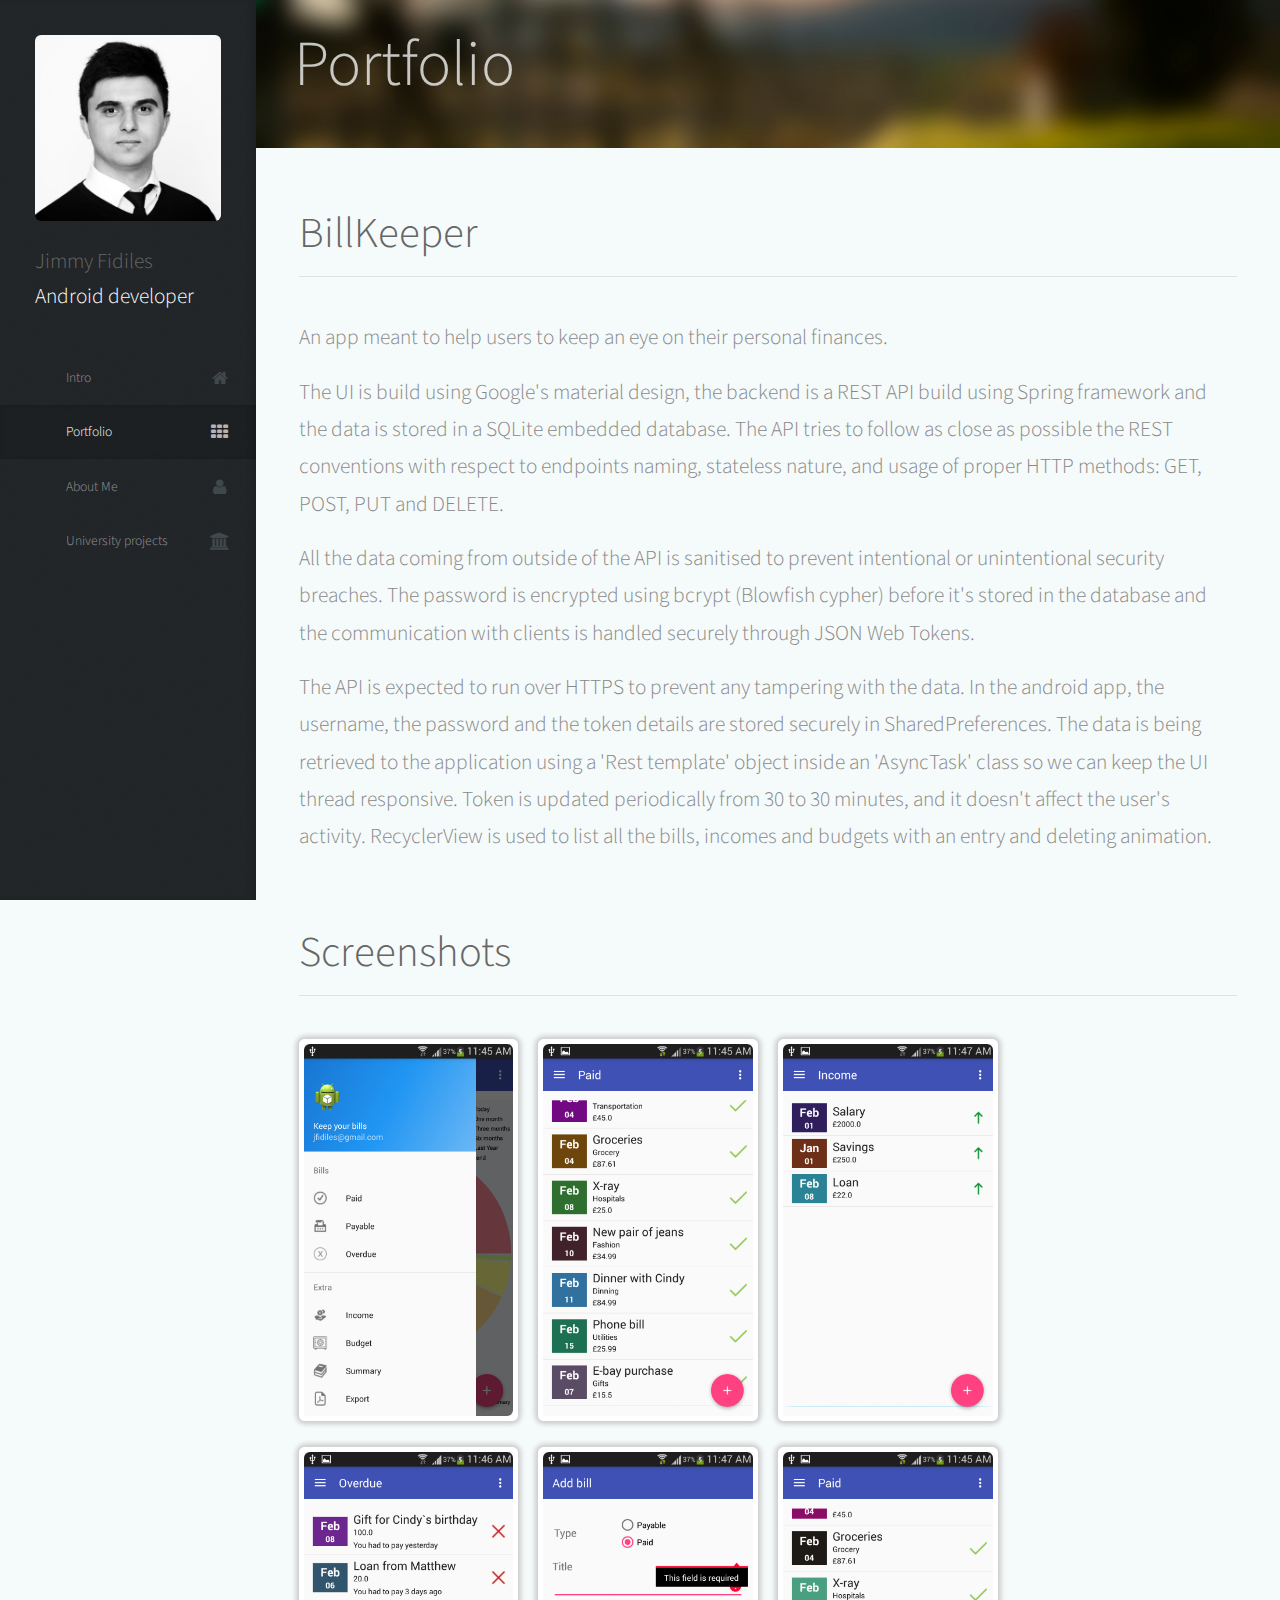
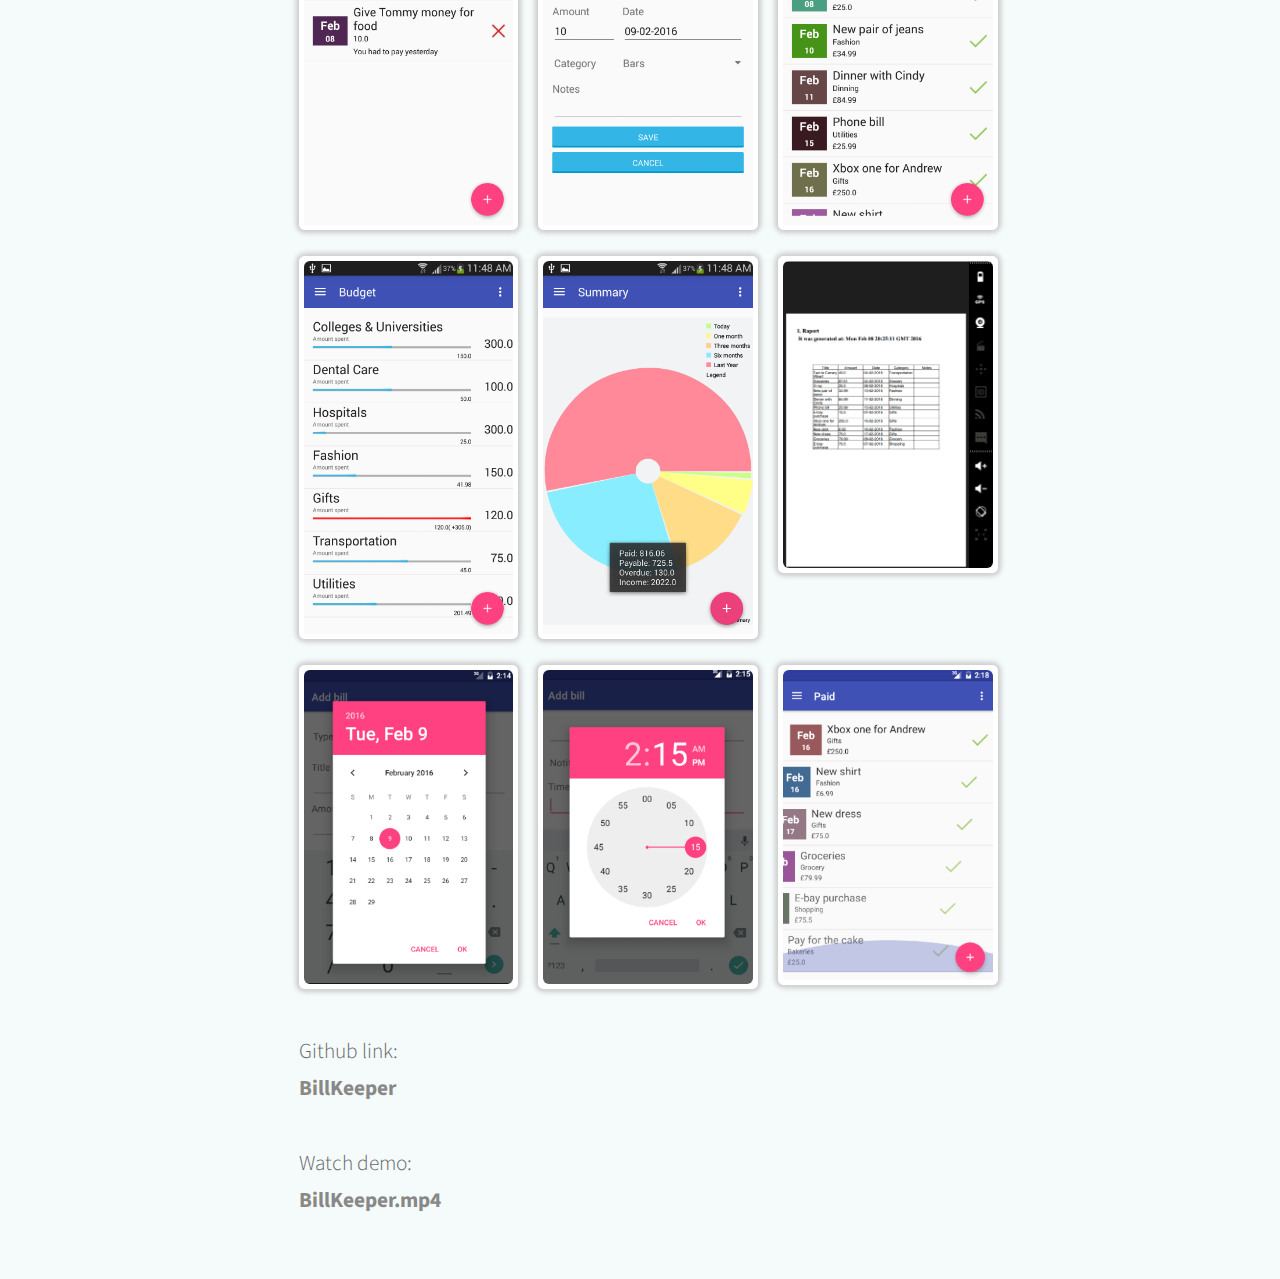
==== commit 35ede1c6: "edit" ====
--- a/billkeeper.html
+++ b/billkeeper.html
@@ -62,10 +62,7 @@
                 <div class="row">
                     <div>
                         <article>
-                            <p>An app meant to help users to keep an eye on their personal finances. The frontend is built in
-                                Android using Android Studio, the backend is a REST API build with Spring framework and SQLite
-                                is used as the data storage.
-                            </p>
+                            <p>An app meant to help users to keep an eye on their personal finances.</p>
                             <p>The UI is build using Google's material design, the backend is a REST API build using Spring
                                 framework and the data is stored in a SQLite embedded database. The API tries to follow as
                                 close as possible the REST conventions with respect to endpoints naming, stateless nature,
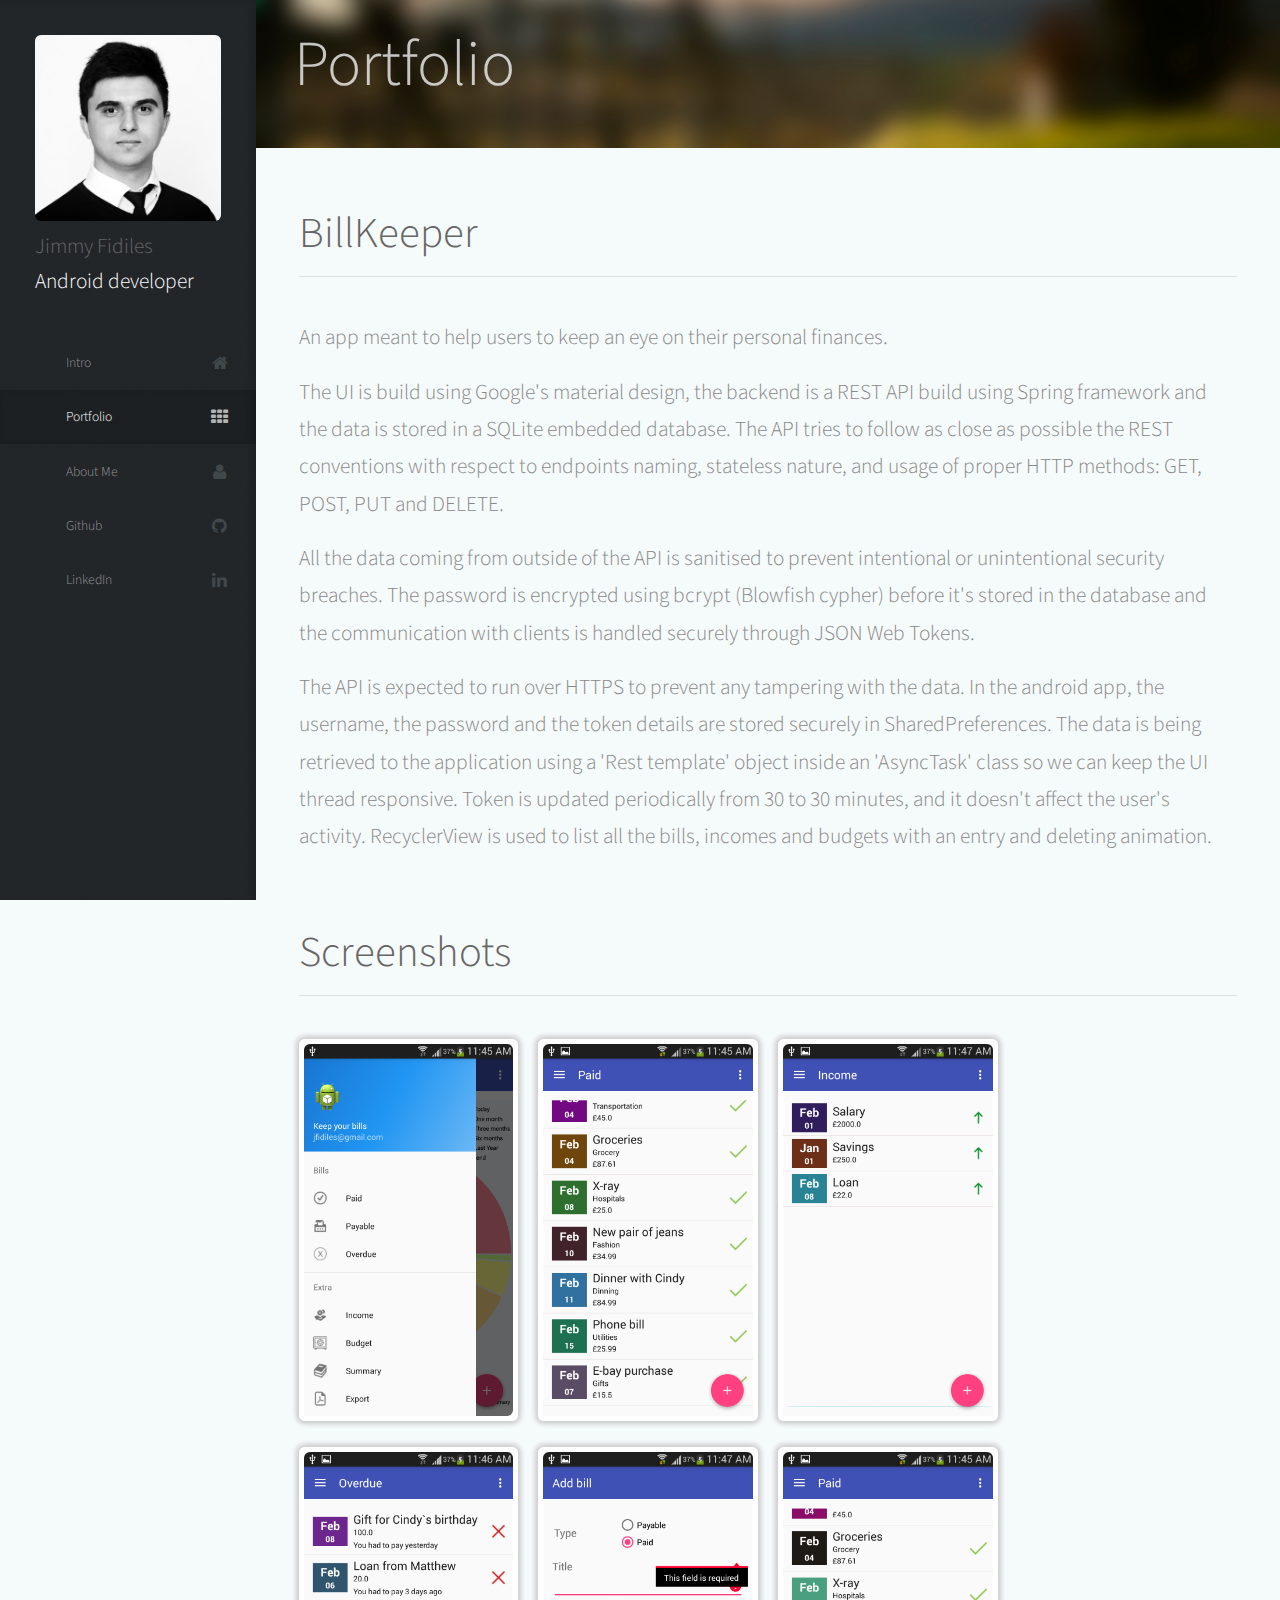
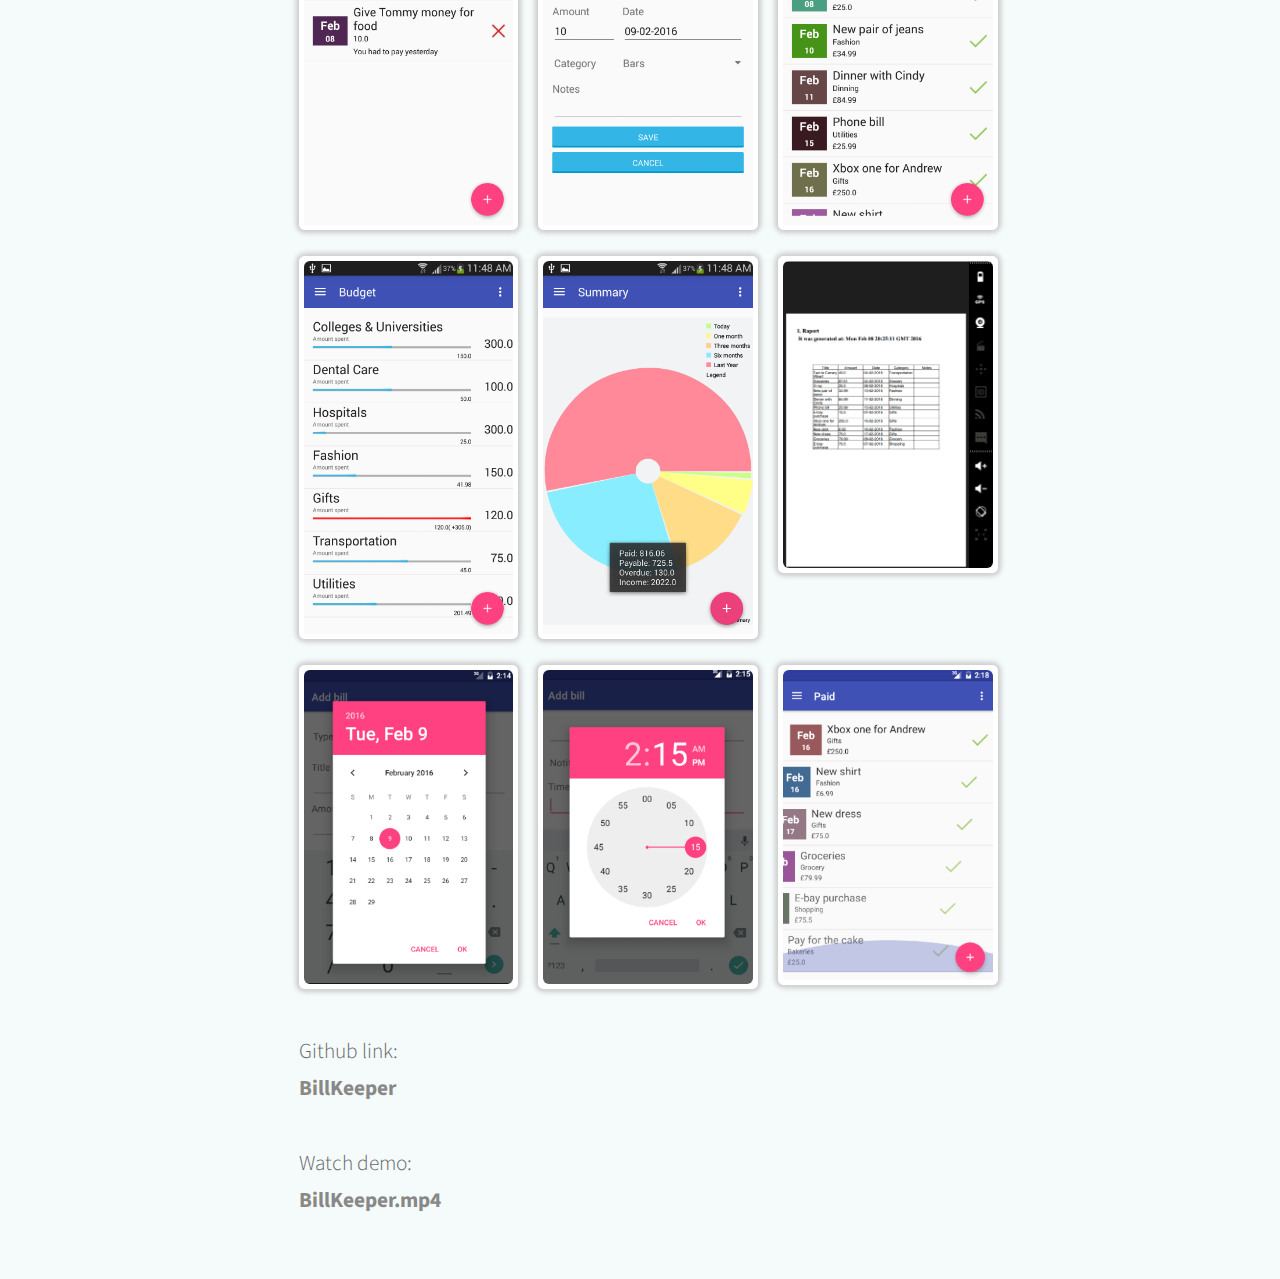
==== commit c9a24c56: "Added CV and linkedin links" ====
--- a/billkeeper.html
+++ b/billkeeper.html
@@ -33,9 +33,8 @@
                     <li><a href="index.html#about"
                             id="about-link"
                             class="skel-layers-ignoreHref"><span class="icon fa-user">About Me</span></a></li>
-                    <li><a href="index.html#university"
-                            id="university-link"
-                            class="skel-layers-ignoreHref"><span class="icon fa-university">University projects</span></a></li>
+                    <li><a href="https://github.com/jfidiles" class="skel-layers-ignoreHref"><span class="icon fa-github">Github</span></a></li>
+                    <li><a href="https://www.linkedin.com/in/jfidiles" class="skel-layers-ignoreHref"><span class="icon fa-linkedin">LinkedIn</span></a></li>
                 </ul>
             </nav>
         </div>
--- a/assets/css/main.css
+++ b/assets/css/main.css
@@ -2028,7 +2028,7 @@
 	#photo img {
 		width: 100%;
 		display: block;
-		margin-bottom: 25px;
+		margin-bottom: 10px;
 		border-radius: 6px;
 	}
 
@@ -2036,9 +2036,13 @@
 		margin: 0;
 	}
 
+    #links p {
+        font-weight: bold;
+    }
+
 	#nav ul li a {
 		display: block;
-		padding: 0.5em 1.5em 0.5em 1.5em;
+		padding: 0.25em 1.5em 0.25em 1.5em;
 		color: rgba(255, 255, 255, 0.5);
 		text-decoration: none;
 		outline: 0;
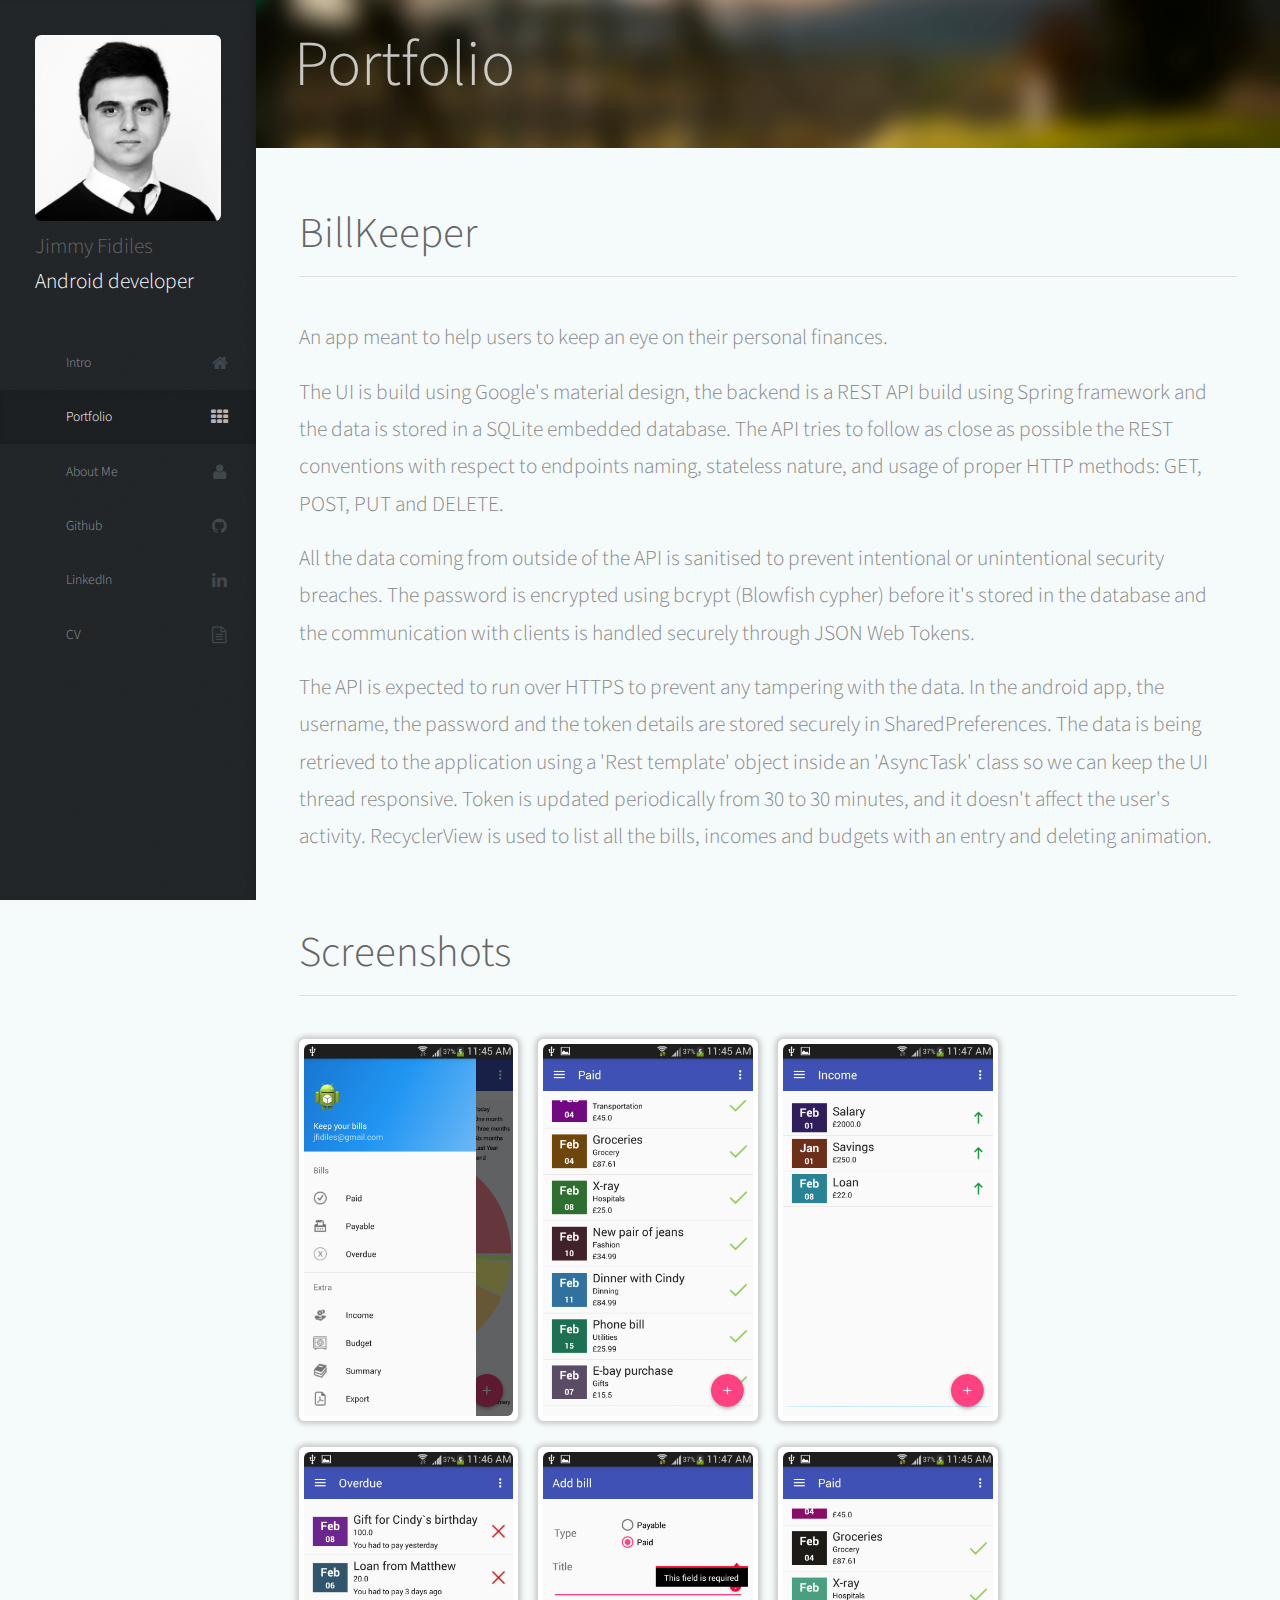
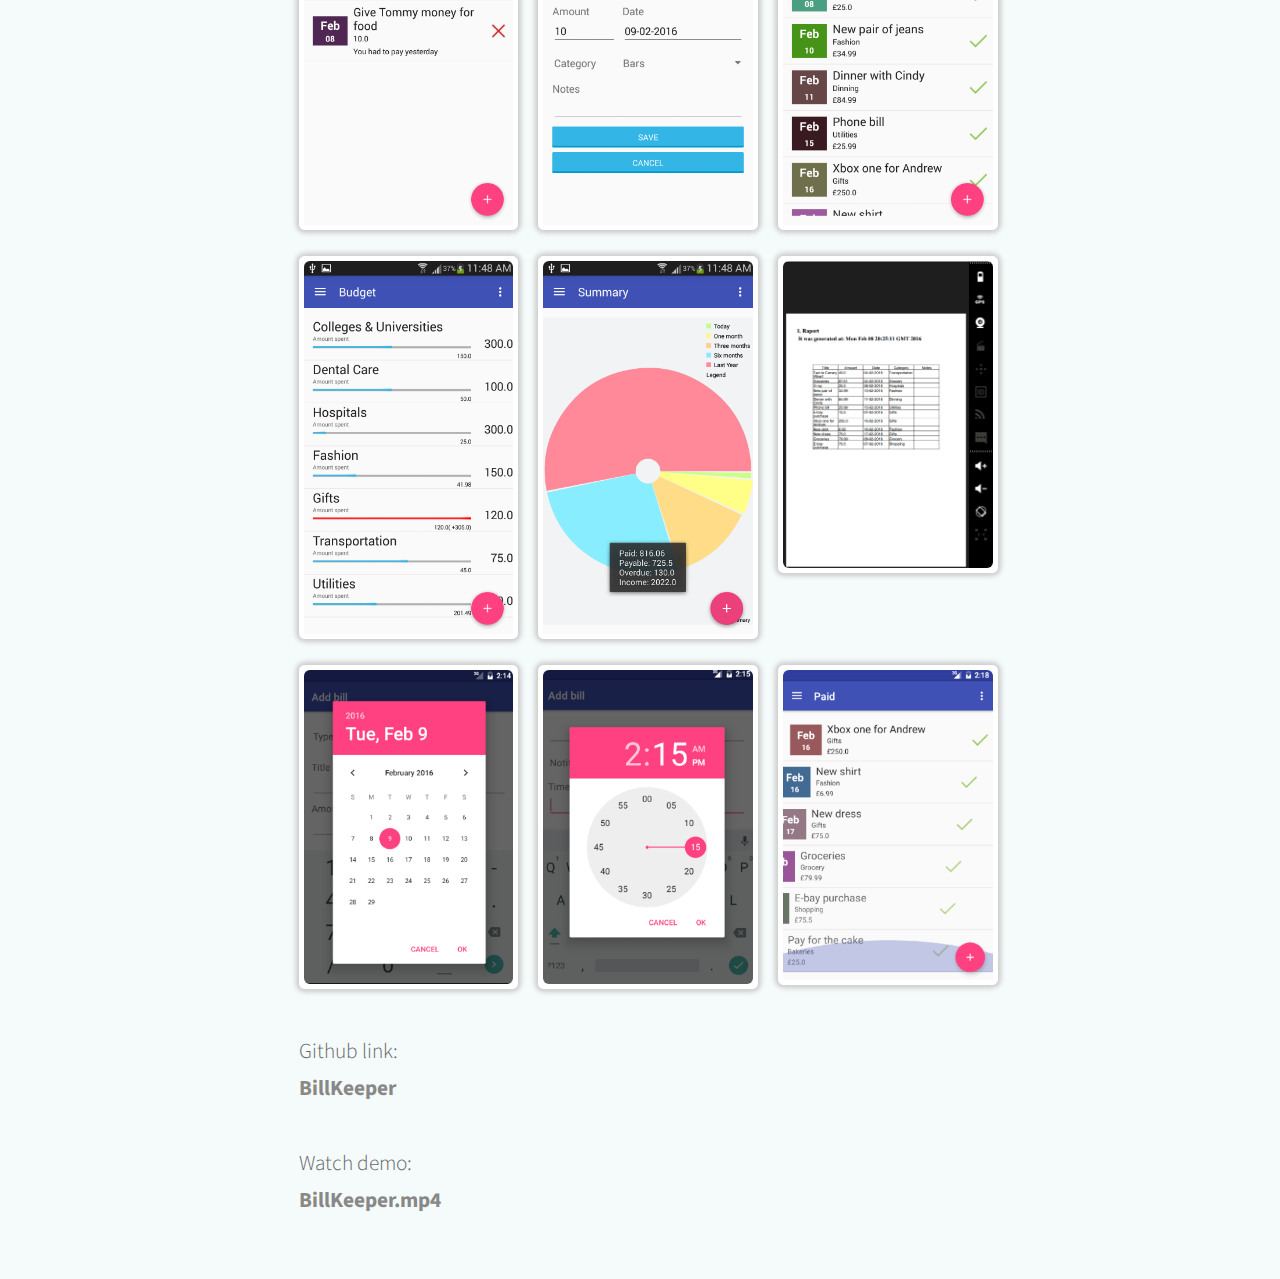
==== commit 228dc9b7: "More tweaks" ====
--- a/billkeeper.html
+++ b/billkeeper.html
@@ -33,8 +33,15 @@
                     <li><a href="index.html#about"
                             id="about-link"
                             class="skel-layers-ignoreHref"><span class="icon fa-user">About Me</span></a></li>
-                    <li><a href="https://github.com/jfidiles" class="skel-layers-ignoreHref"><span class="icon fa-github">Github</span></a></li>
-                    <li><a href="https://www.linkedin.com/in/jfidiles" class="skel-layers-ignoreHref"><span class="icon fa-linkedin">LinkedIn</span></a></li>
+                    <li><a href="https://github.com/jfidiles"
+                            class="skel-layers-ignoreHref"
+                            target="_blank"><span class="icon fa-github">Github</span></a></li>
+                    <li><a href="https://www.linkedin.com/in/jfidiles"
+                            class="skel-layers-ignoreHref"
+                            target="_blank"><span class="icon fa-linkedin">LinkedIn</span></a></li>
+                    <li><a href="https://drive.google.com/folderview?id=0BwNalqh4ntHmQk1qQ1c4Q1FSSHM&usp=sharing"
+                            class="skel-layers-ignoreHref"
+                            target="_blank"><span class="icon fa-file-text-o">CV</span></a></li>
                 </ul>
             </nav>
         </div>
@@ -67,18 +74,16 @@
                                 close as possible the REST conventions with respect to endpoints naming, stateless nature,
                                 and usage of proper HTTP methods: GET, POST, PUT and DELETE.
                             </p>
-                            <p>All the data coming from outside
-                                of the API is sanitised to prevent intentional or unintentional security breaches. The password
-                                is encrypted using bcrypt (Blowfish cypher) before it's stored in the database and the communication
-                                with clients is handled securely through JSON Web Tokens.
+                            <p>All the data coming from outside of the API is sanitised to prevent intentional or unintentional
+                                security breaches. The password is encrypted using bcrypt (Blowfish cypher) before it's stored
+                                in the database and the communication with clients is handled securely through JSON Web Tokens.
                             </p>
-                            <p>The API is expected to run over
-                                HTTPS to prevent any tampering with the data. In the android app, the username, the password
-                                and the token details are stored securely in SharedPreferences. The data is being retrieved
-                                to the application using a 'Rest template' object inside an 'AsyncTask' class so we can keep
-                                the UI thread responsive. Token is updated periodically from 30 to 30 minutes, and it doesn't
-                                affect the user's activity. RecyclerView is used to list all the bills, incomes and budgets
-                                with an entry and deleting animation.
+                            <p>The API is expected to run over HTTPS to prevent any tampering with the data. In the android
+                                app, the username, the password and the token details are stored securely in SharedPreferences.
+                                The data is being retrieved to the application using a 'Rest template' object inside an 'AsyncTask'
+                                class so we can keep the UI thread responsive. Token is updated periodically from 30 to 30
+                                minutes, and it doesn't affect the user's activity. RecyclerView is used to list all the
+                                bills, incomes and budgets with an entry and deleting animation.
                             </p>
                         </article>
                     </div>
@@ -179,7 +184,7 @@
                         <b><strong>Github link: </strong></b>
                     </div>
                     <div>
-                        <a href="https://github.com/jfidiles/billkeeper-app">BillKeeper</a>
+                        <a href="https://github.com/jfidiles/billkeeper-app" target="_blank">BillKeeper</a>
                     </div>
                     <br>
                     <div>
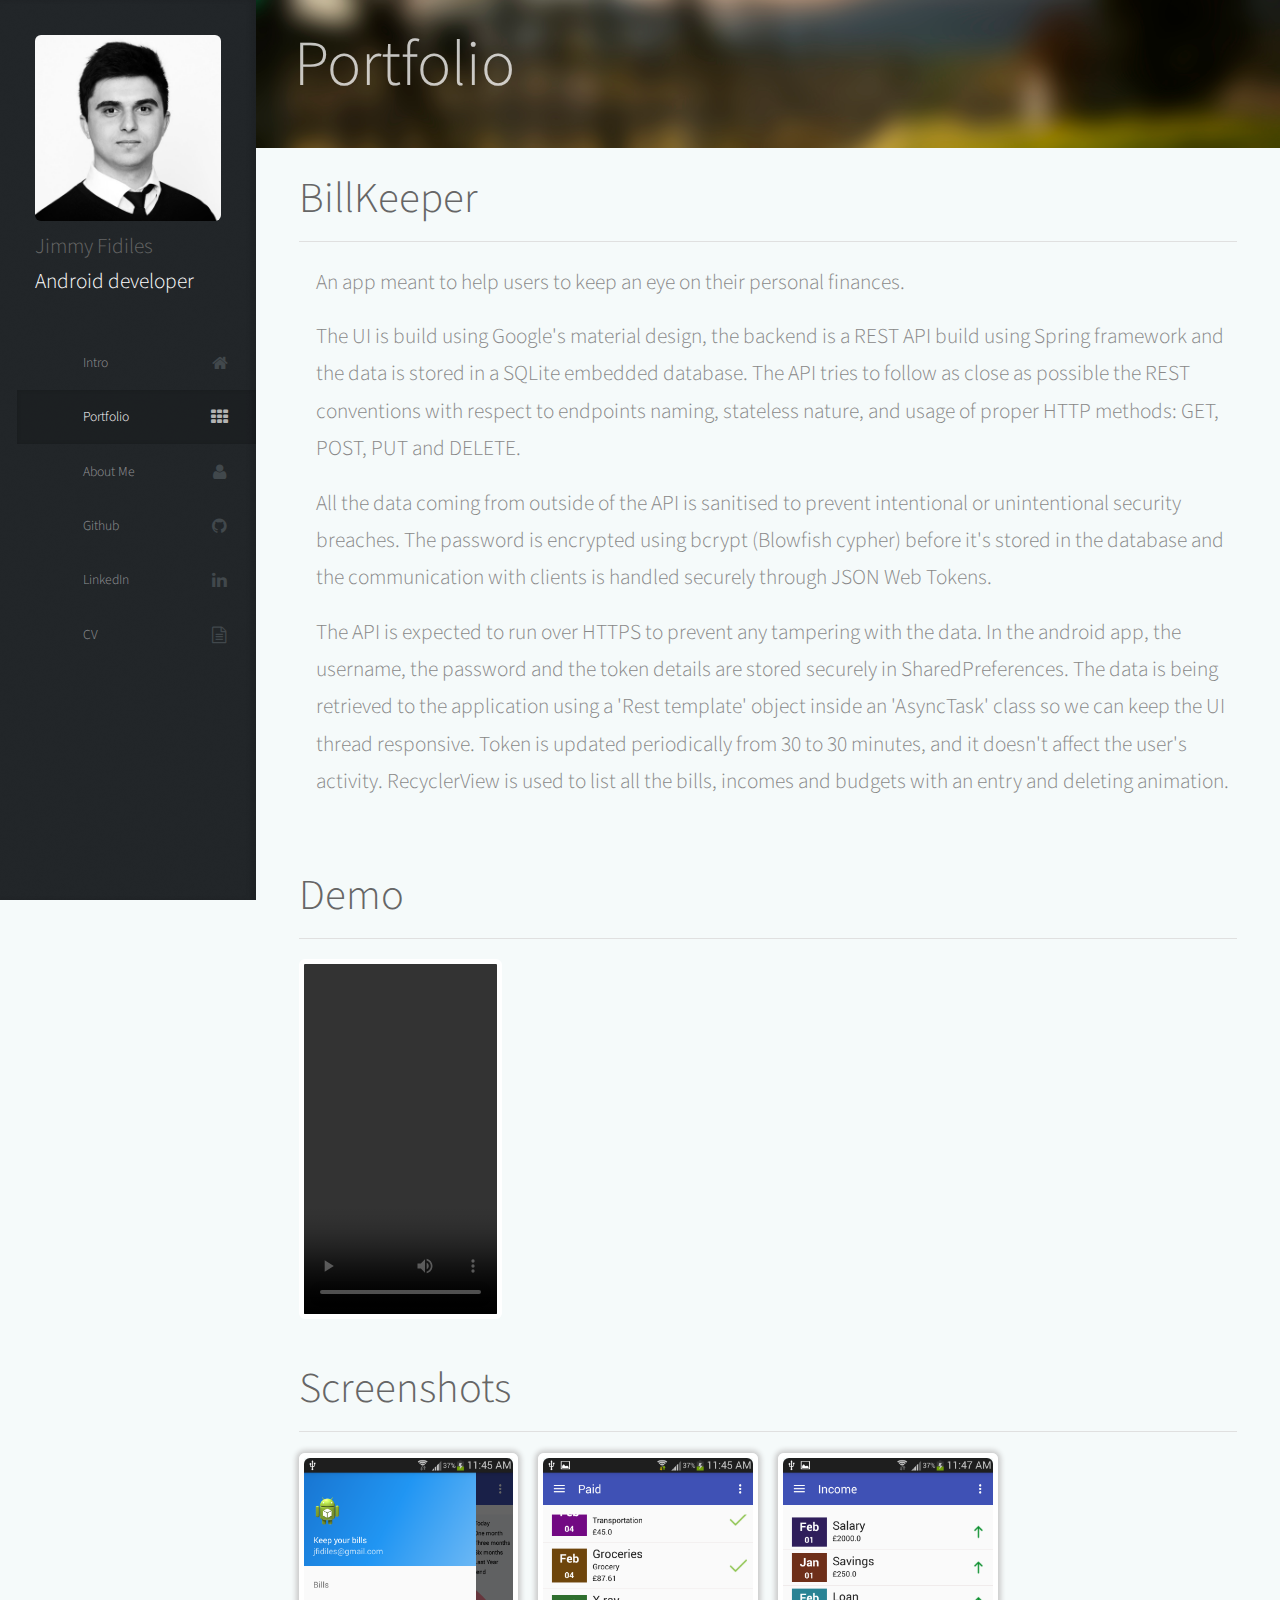
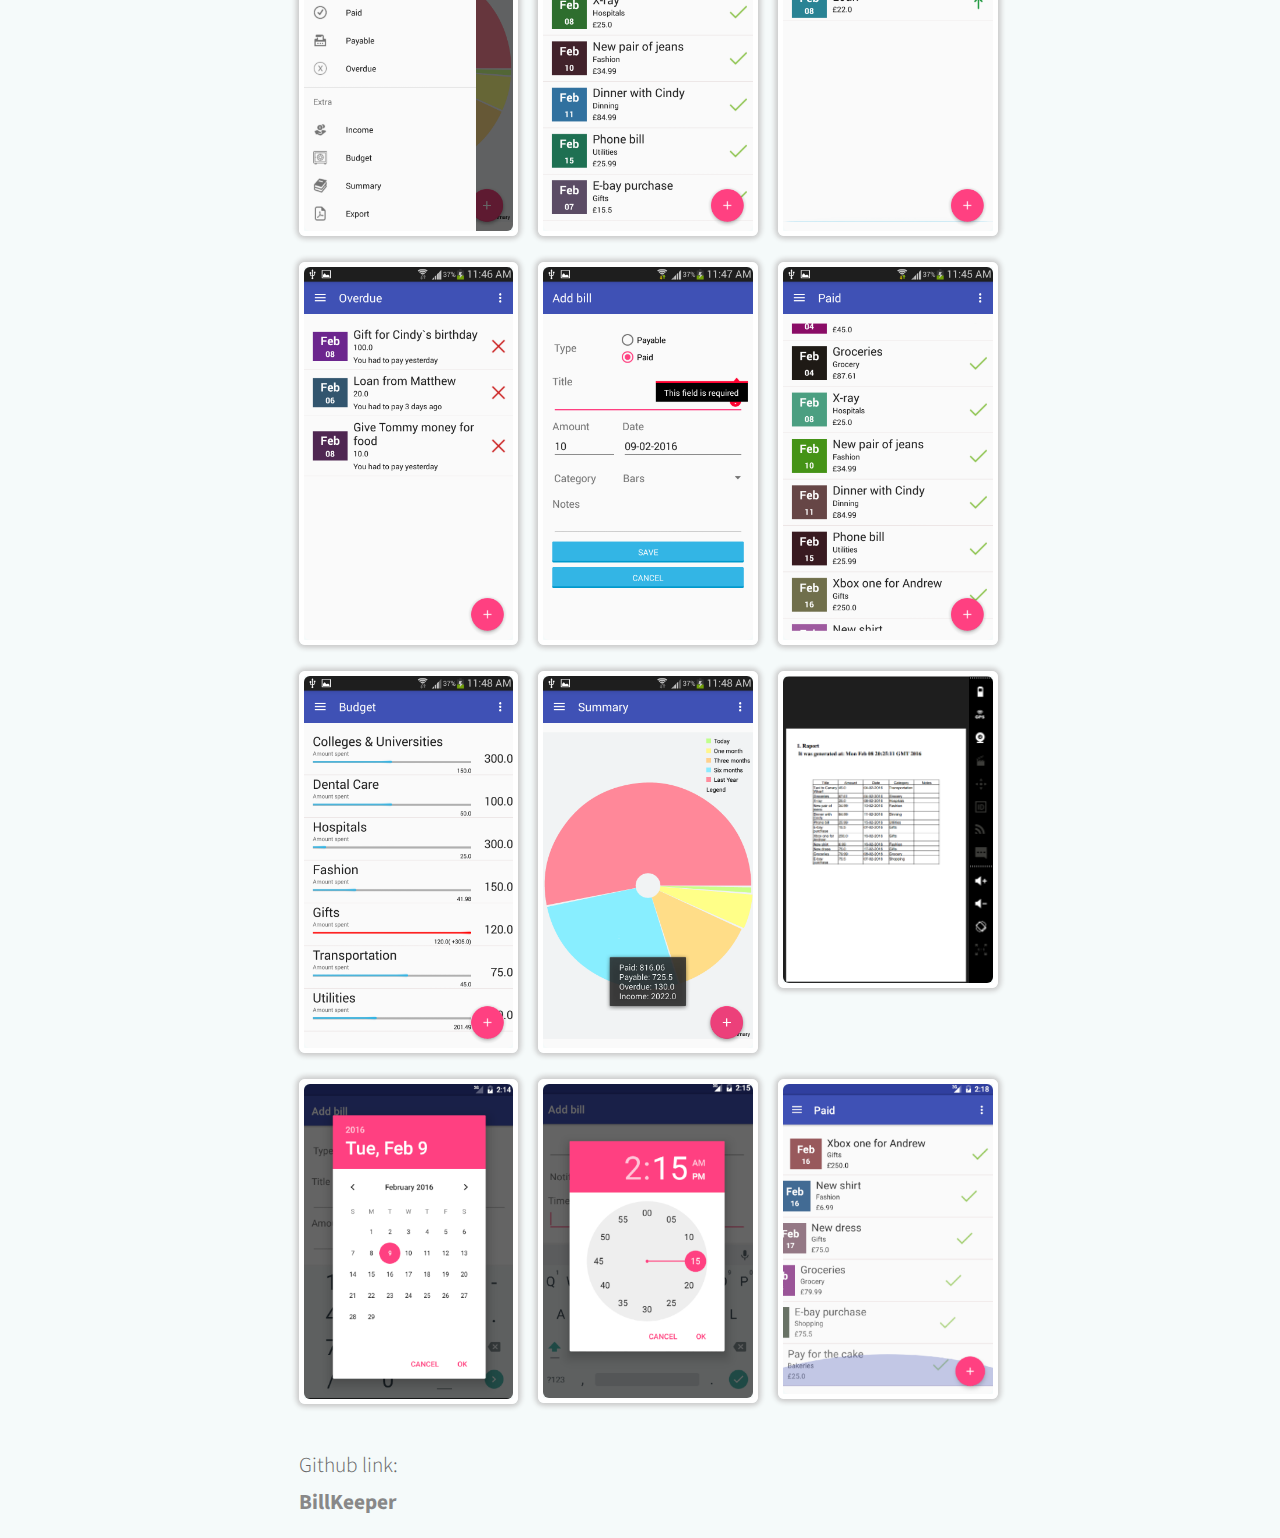
==== commit 13bae3d2: "video tag" ====
--- a/billkeeper.html
+++ b/billkeeper.html
@@ -86,6 +86,11 @@
                                 bills, incomes and budgets with an entry and deleting animation.
                             </p>
                         </article>
+                        <h2>Demo</h2>
+                    <div id="download">
+                    <video width="203" height="360" controls>
+                        <source src="demo/billkeeper.mp4" type="video/mp4">
+                    </video>
                     </div>
                 </div>
             </div>
@@ -186,15 +191,6 @@
                     <div>
                         <a href="https://github.com/jfidiles/billkeeper-app" target="_blank">BillKeeper</a>
                     </div>
-                    <br>
-                    <div>
-                        <b><strong>Watch demo: </strong></b>
-                    </div>
-
-                    <div>
-                        <a href="demo/billkeeper.mp4">BillKeeper.mp4</a>
-                    </div>
-                </div>
             </div>
         </section>
     </div>
--- a/assets/css/main.css
+++ b/assets/css/main.css
@@ -28,7 +28,7 @@
 	}
 
 	ol, ul {
-		list-style: none;
+		list-style: disc;
 	}
 
 	blockquote, q {
@@ -1618,8 +1618,15 @@
 	}
 
 	header {
-		margin: 0 0 2em 0;
-	}
+		margin: 0.4em 0 1em 0;
+	}
+		header > h3 {
+			margin-bottom: 0 0 0.8em 0;
+		}
+
+		header > h5 {
+			margin-bottom: 0 0 0.8em 0;
+		}
 
 		header > p {
 			margin: 1em 0 0 0;
@@ -1627,6 +1634,12 @@
 
 	footer {
 		margin: 2em 0 0 0;
+	}
+
+	video {
+		margin-top: 20px;
+		border: 5px solid #fff;
+		border-radius: 6px;
 	}
 
 	strong, b {
@@ -1678,6 +1691,7 @@
 
 	p, ul, ol, dl, table {
 		margin-bottom: 0.8em;
+		margin-left: 0.8em;
 	}
 
 	br.clear {
@@ -1849,7 +1863,8 @@
 
 	form :-ms-input-placeholder {
 		color: #555 !important;
-	}
+		margin-left: 3em;
+ol	}
 
 	form ::-moz-focus-inner {
 		border: 0;
@@ -2040,6 +2055,10 @@
         font-weight: bold;
     }
 
+    #nav ol, ul {
+		list-style: none;
+    }
+
 	#nav ul li a {
 		display: block;
 		padding: 0.25em 1.5em 0.25em 1.5em;
@@ -2131,7 +2150,7 @@
 				}
 
 /* Main */
-
+	
 	#main {
 		margin-left: 375px;
 	}
@@ -2139,7 +2158,7 @@
 		#main > section {
 			margin: 0;
 			overflow: hidden;
-			margin: 2.5em 0;
+			margin: 0.5em 0;
 		}
 
 			#main > section.dark {
@@ -2484,7 +2503,7 @@
 			}
 
 				#main > section {
-					padding: 2.5em 0;
+					padding: 1.5em 0;
 				}
 
 				#main section.cover {
@@ -2523,7 +2542,7 @@
 		/* Main */
 
 			#main > section {
-				padding: 2.5em 0;
+				padding: 1.5em 0;
 			}
 
 			#main section.cover {
